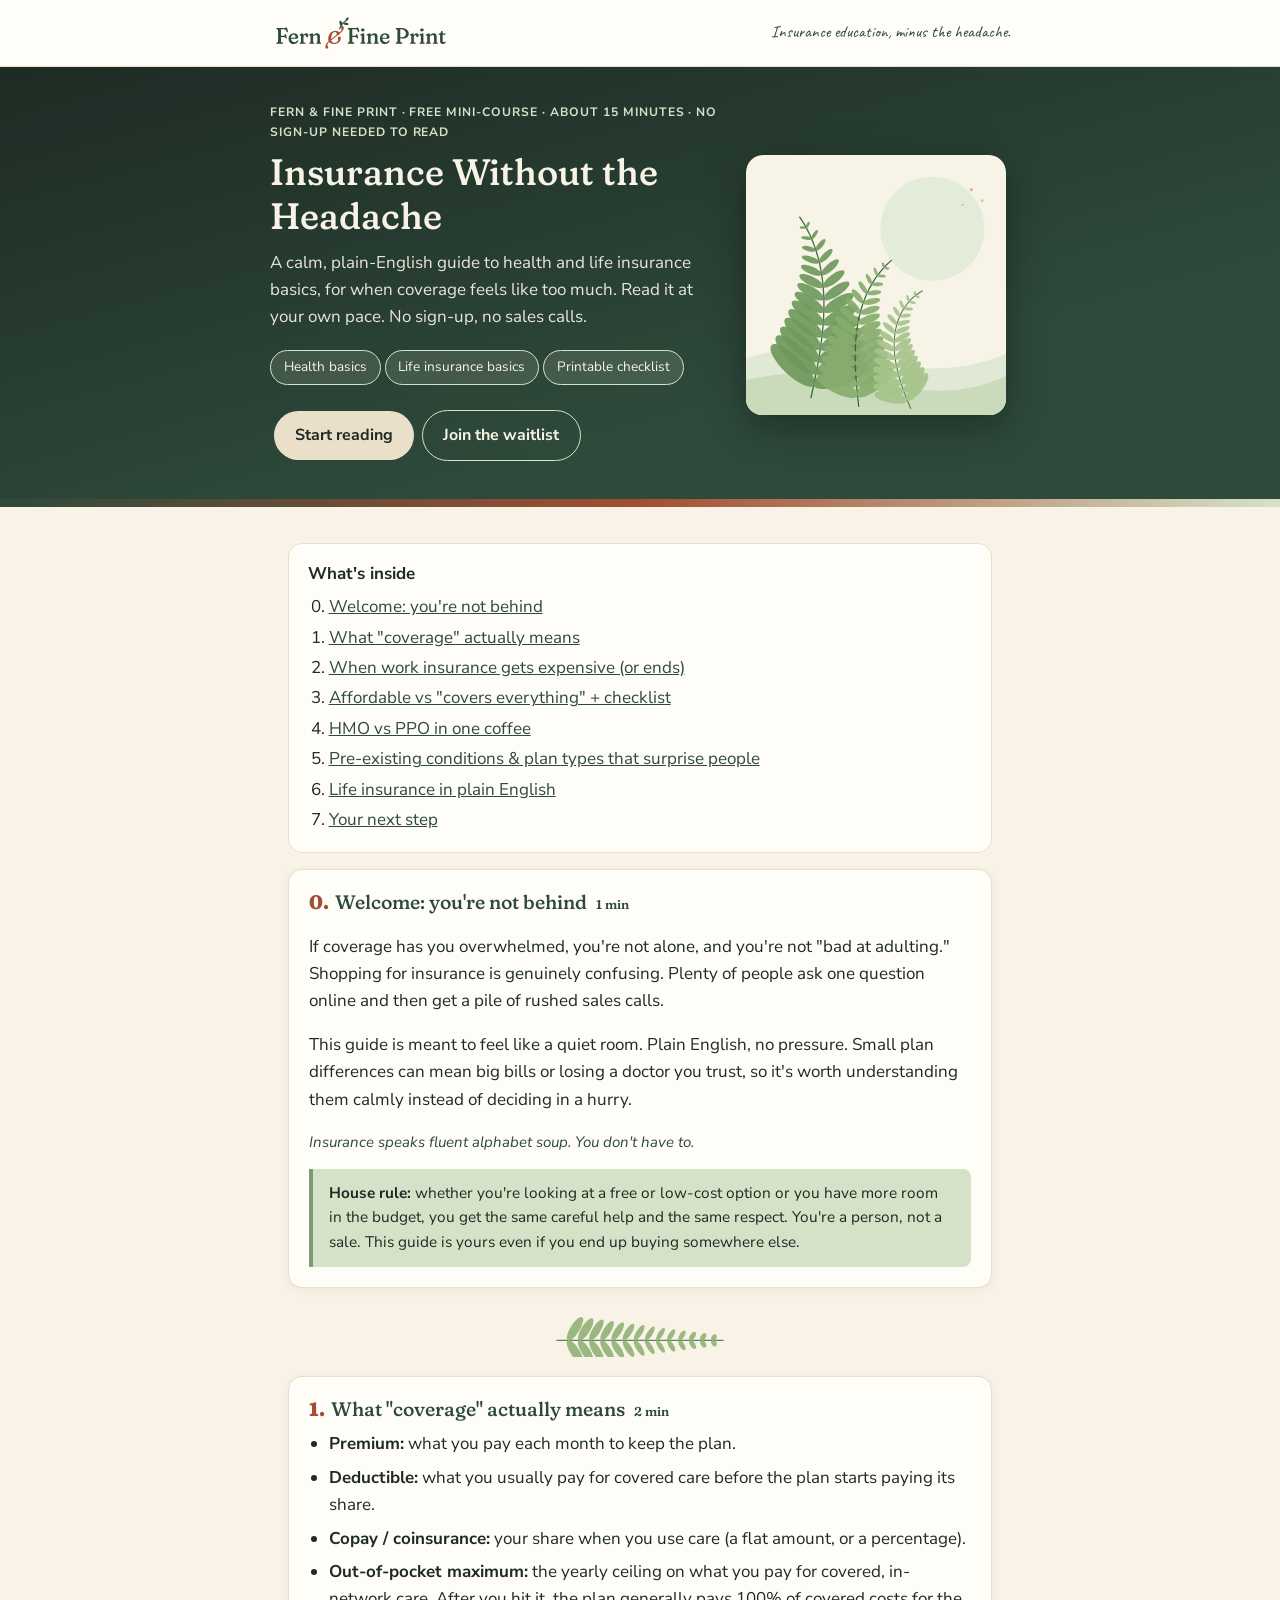
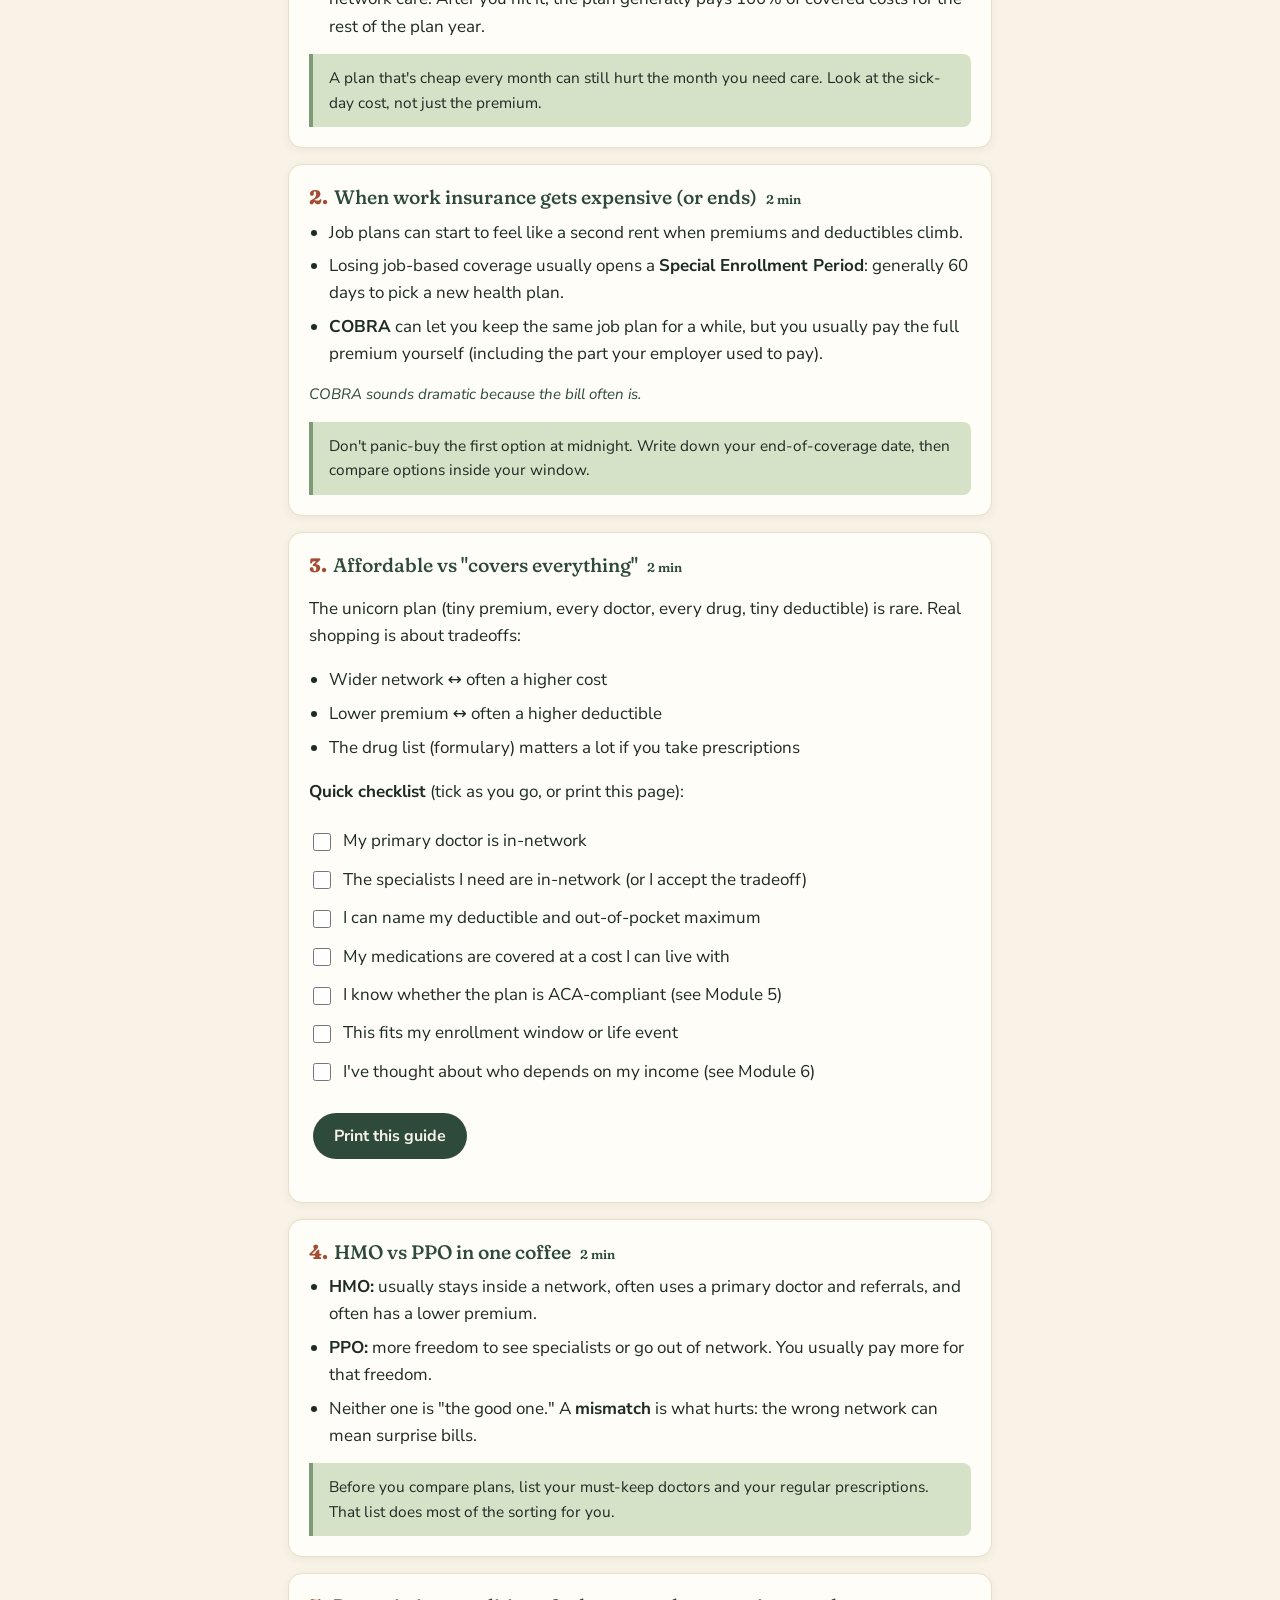
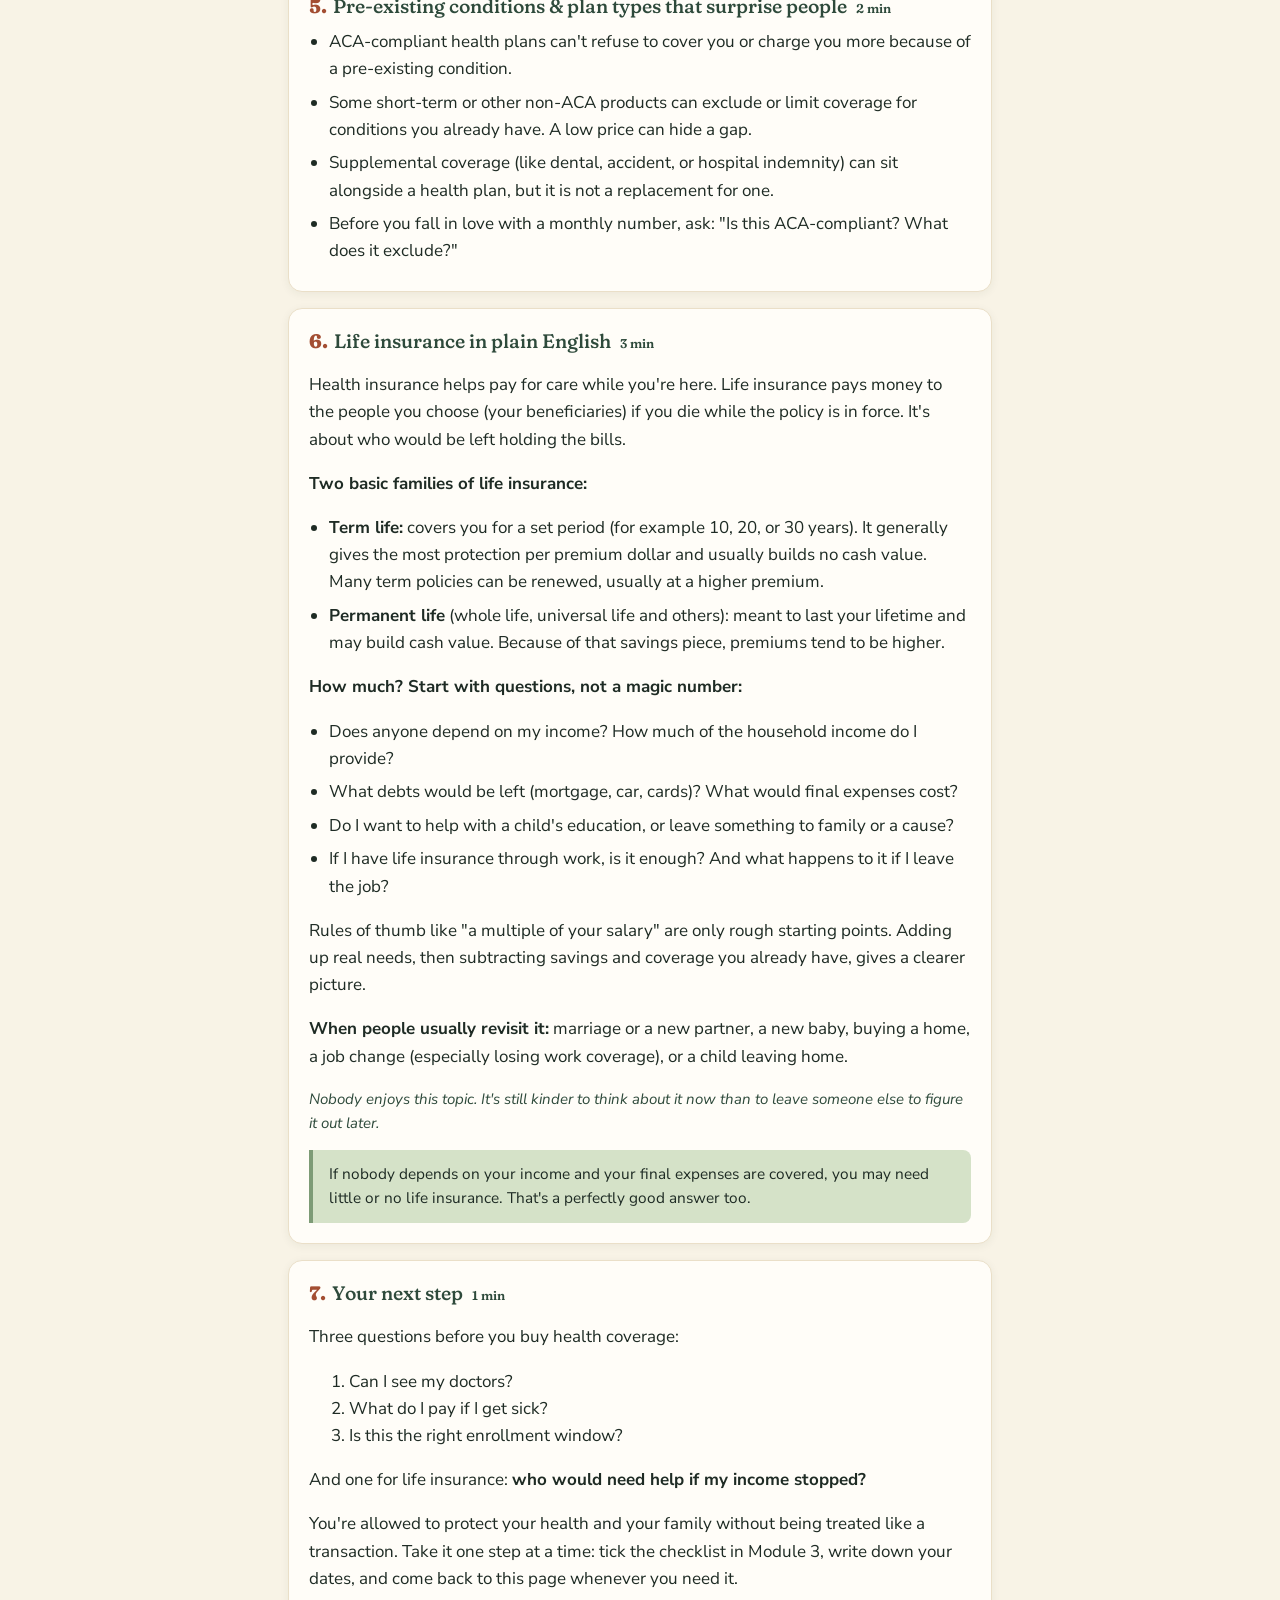
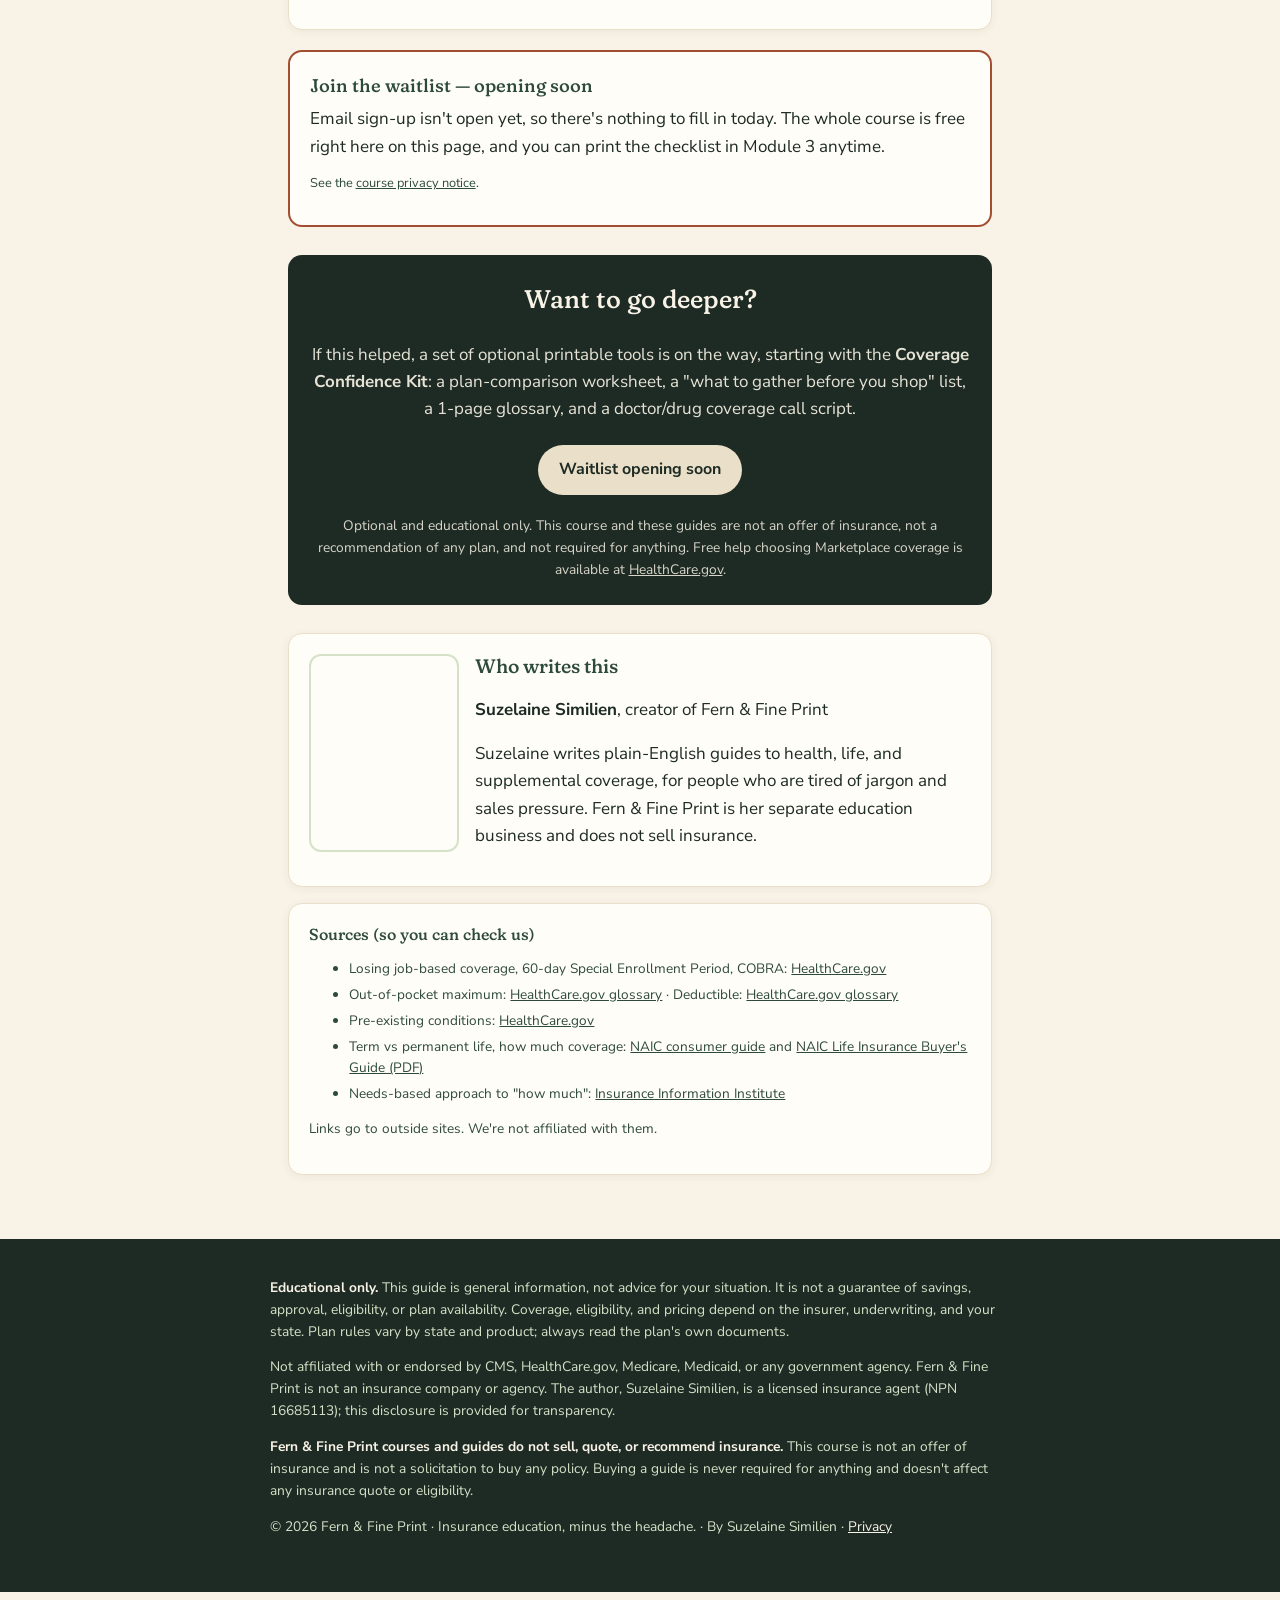
==== index.html @ 59169696 "Fern & Fine Print static course site" ====
<!DOCTYPE html><html lang="en"><head><meta charset="utf-8"><meta name="viewport" content="width=device-width, initial-scale=1"><meta name="robots" content="noindex, nofollow"><meta http-equiv="refresh" content="0; url=/course/"><link rel="icon" href="/assets/favicon.ico" sizes="any"><link rel="icon" href="/assets/favicon.svg" type="image/svg+xml"><link rel="icon" href="/assets/favicon-32.png" type="image/png" sizes="32x32"><link rel="apple-touch-icon" href="/assets/apple-touch-icon.png"><meta name="theme-color" content="#2E4A3B"><title>Fern &amp; Fine Print</title></head><body style="margin:0;padding:2rem;background:#F8F3E6;color:#1E2B24;font-family:'Nunito Sans',system-ui,sans-serif"><p><a href="/course/" style="color:#2E4A3B">Fern &amp; Fine Print: go to the free course</a></p><p style="font-size:.85rem">Educational only. The author, Suzelaine Similien, is a licensed insurance agent (NPN 16685113).</p></body></html>
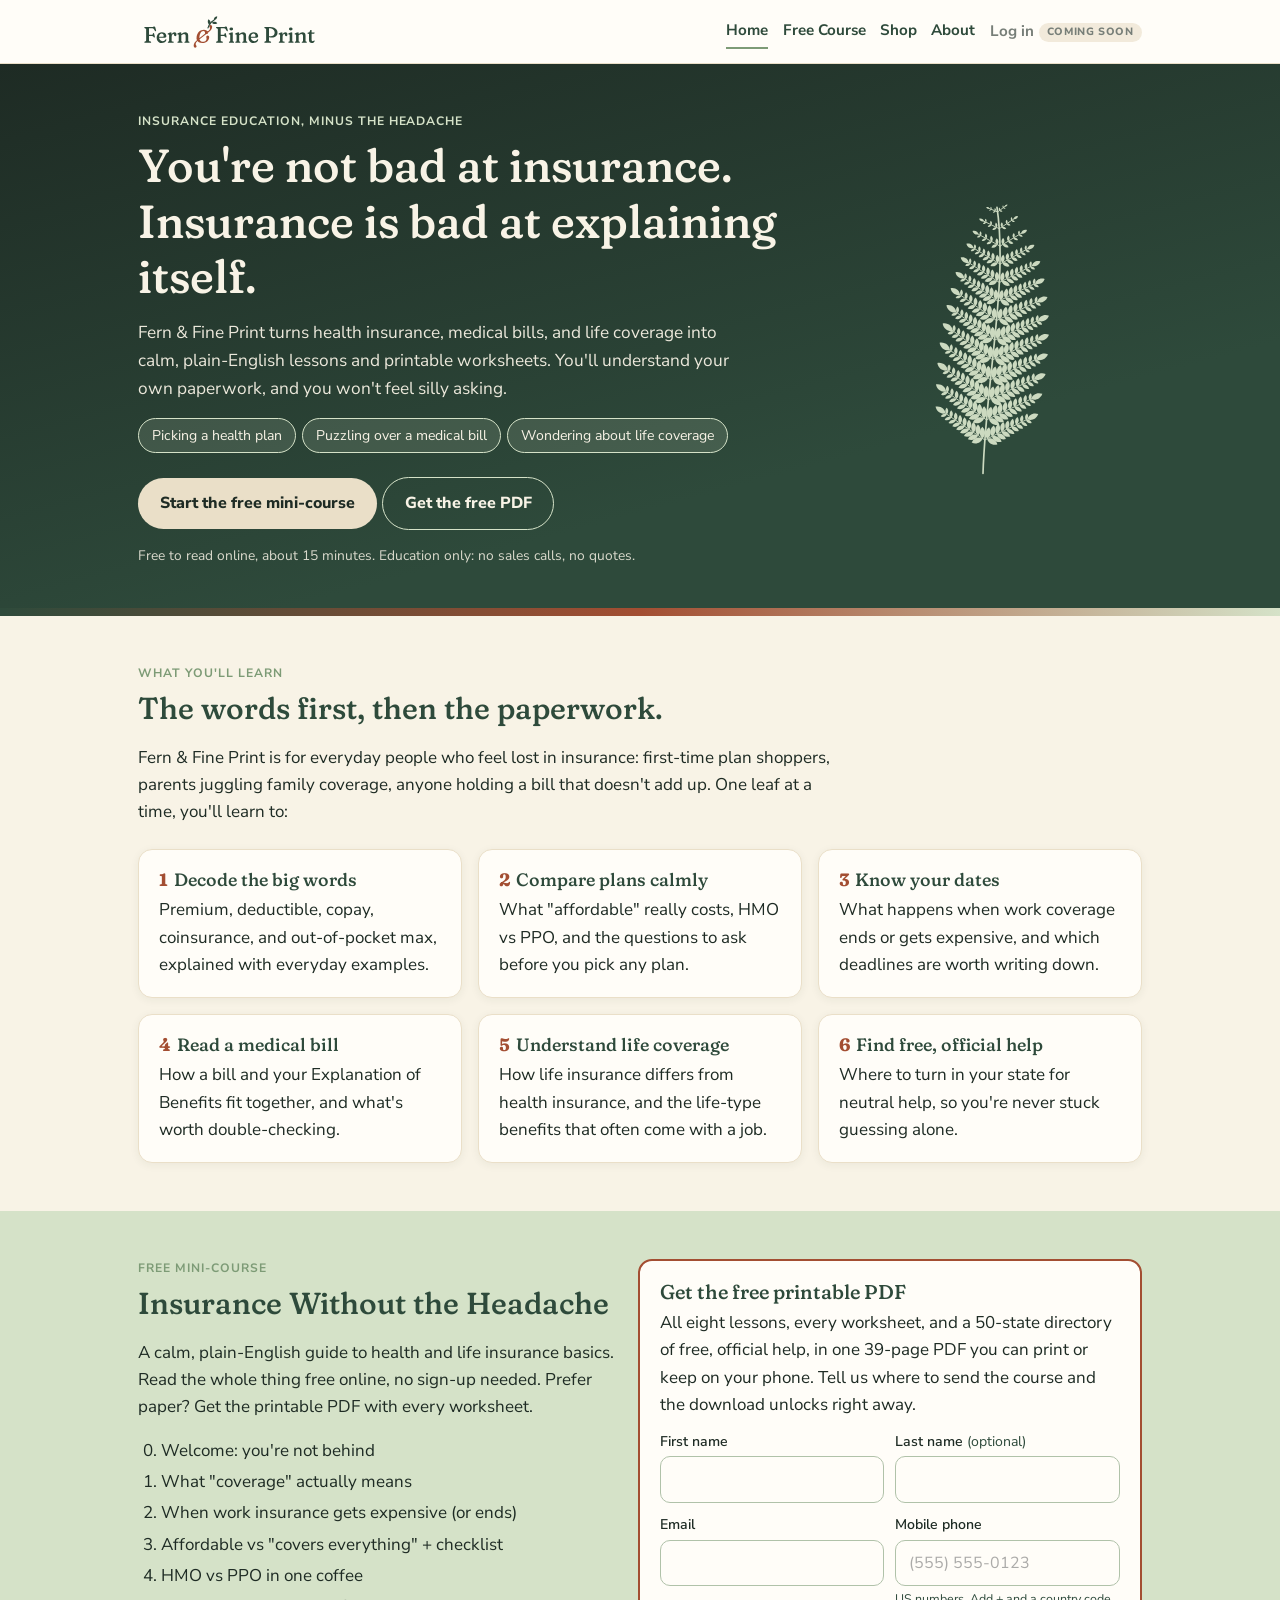
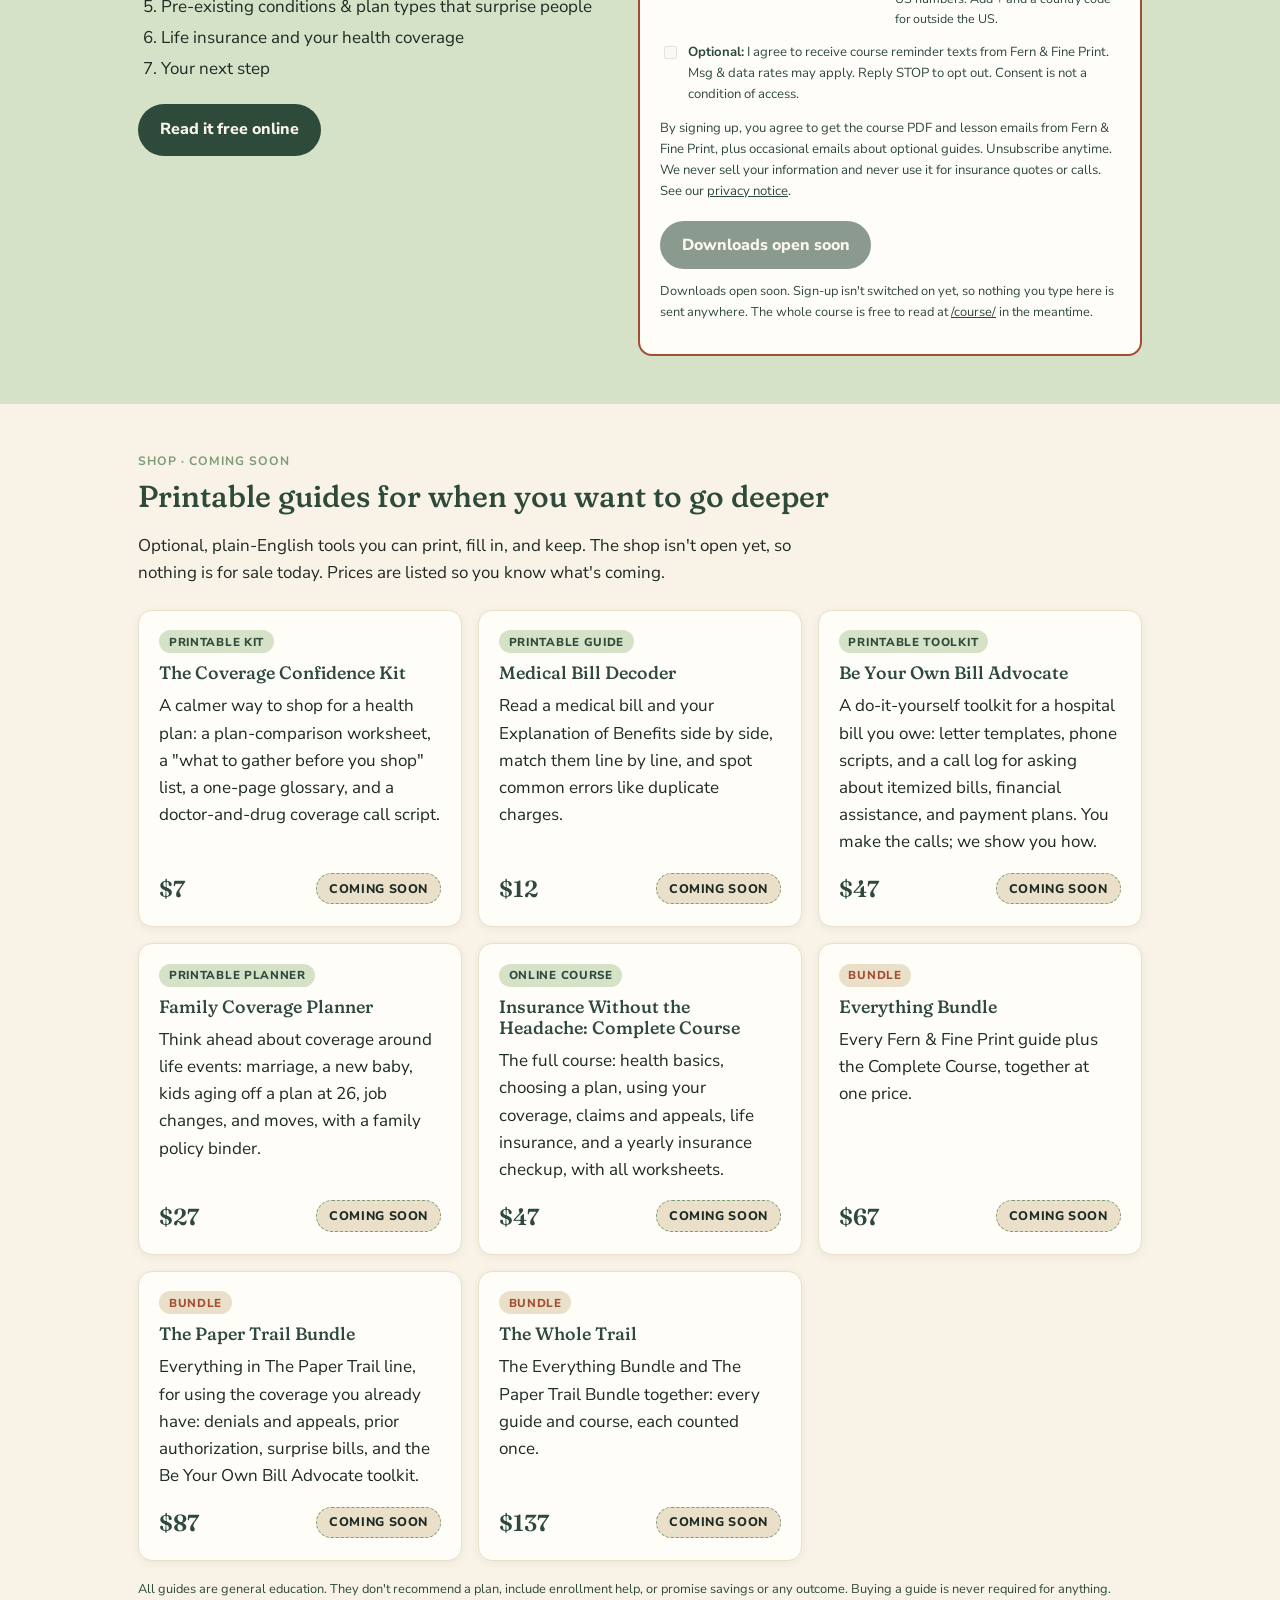
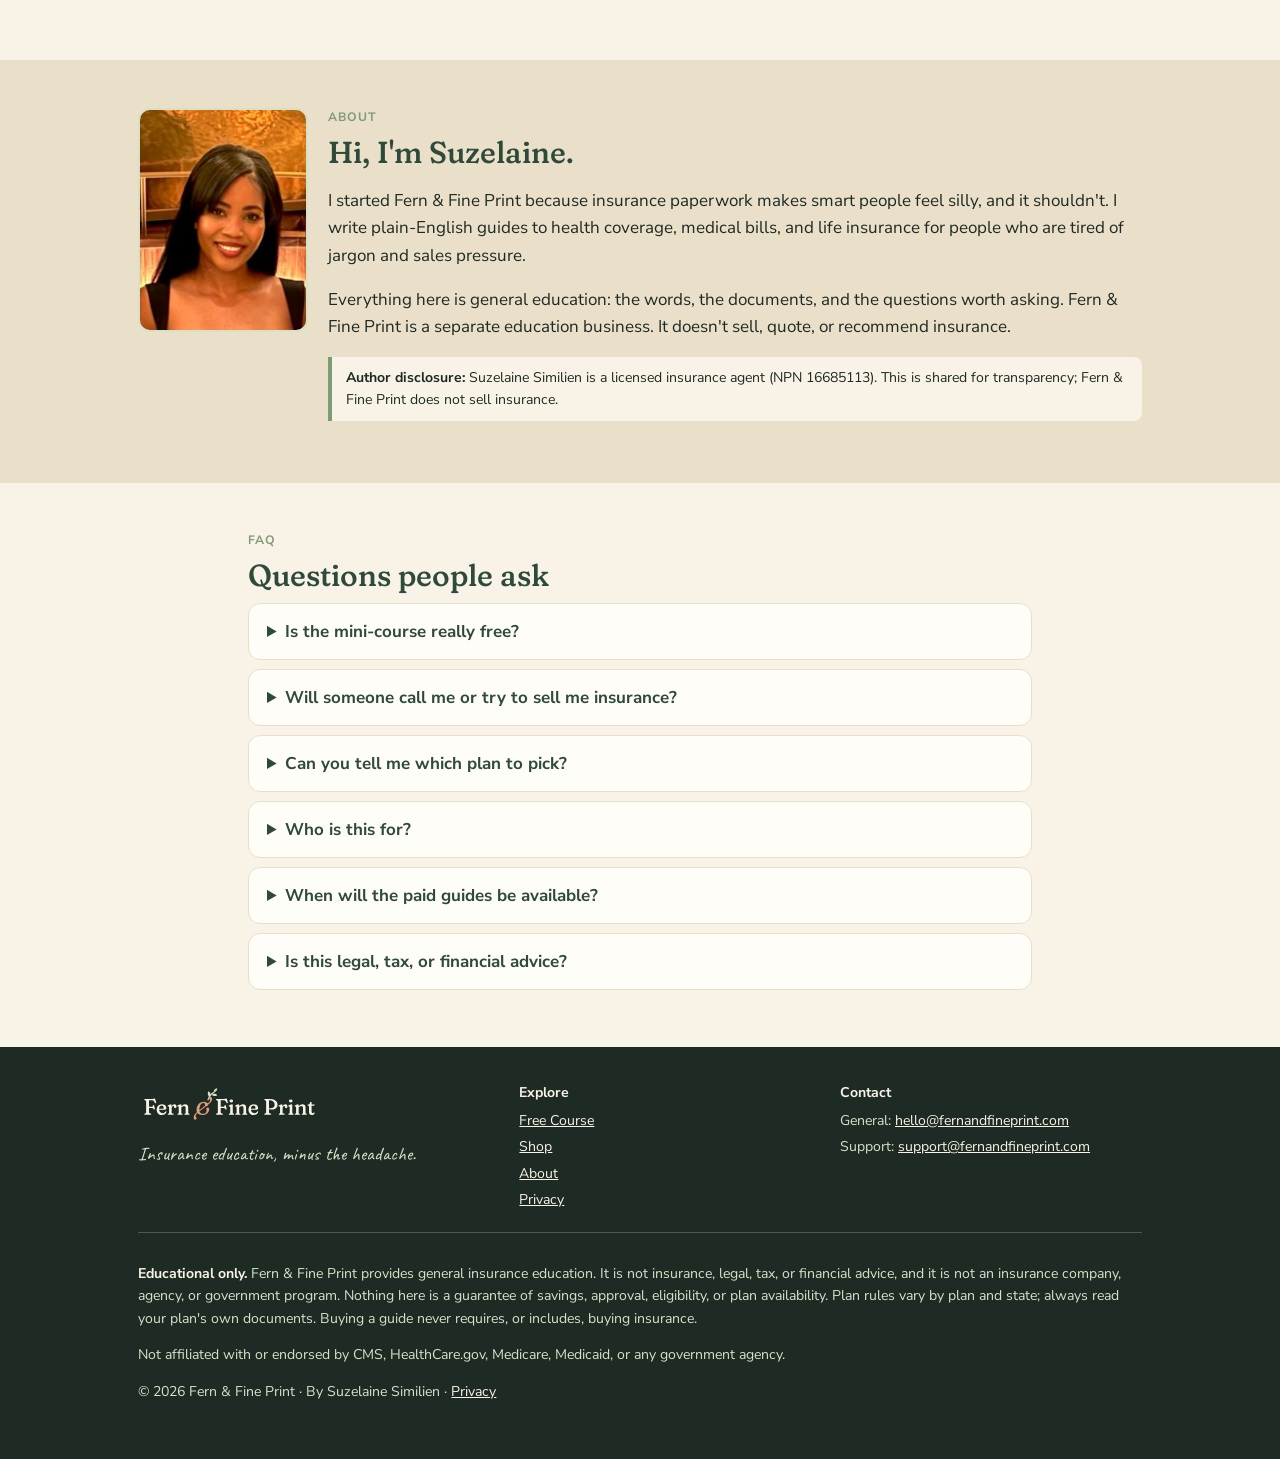
==== commit edad8ac7: "Home page draft at / (replaces redirect to /course/); shared sign-up script; privacy contact support" ====
--- a/index.html
+++ b/index.html
@@ -1 +1,308 @@
-<!DOCTYPE html><html lang="en"><head><meta charset="utf-8"><meta name="viewport" content="width=device-width, initial-scale=1"><meta name="robots" content="noindex, nofollow"><meta http-equiv="refresh" content="0; url=/course/"><link rel="icon" href="/assets/favicon.ico" sizes="any"><link rel="icon" href="/assets/favicon.svg" type="image/svg+xml"><link rel="icon" href="/assets/favicon-32.png" type="image/png" sizes="32x32"><link rel="apple-touch-icon" href="/assets/apple-touch-icon.png"><meta name="theme-color" content="#2E4A3B"><title>Fern &amp; Fine Print</title></head><body style="margin:0;padding:2rem;background:#F8F3E6;color:#1E2B24;font-family:'Nunito Sans',system-ui,sans-serif"><p><a href="/course/" style="color:#2E4A3B">Fern &amp; Fine Print: go to the free course</a></p><p style="font-size:.85rem">Educational only. The author, Suzelaine Similien, is a licensed insurance agent (NPN 16685113).</p></body></html>
+<!DOCTYPE html>
+<html lang="en">
+<head>
+  <meta charset="utf-8" />
+  <meta name="viewport" content="width=device-width, initial-scale=1" />
+  <meta name="robots" content="noindex, nofollow" />
+  <title>Fern &amp; Fine Print · Insurance education, minus the headache</title>
+  <meta name="description" content="Fern &amp; Fine Print turns health insurance, medical bills, and life coverage into calm, plain-English lessons. Start with the free mini-course, Insurance Without the Headache. Educational only." />
+  <link rel="canonical" href="https://fernandfineprint.com/" />
+  <meta property="og:type" content="website" />
+  <meta property="og:site_name" content="Fern &amp; Fine Print" />
+  <meta property="og:title" content="Fern &amp; Fine Print · Insurance education, minus the headache" />
+  <meta property="og:description" content="Calm, plain-English lessons on health insurance, medical bills, and life coverage. Start with the free mini-course." />
+  <meta property="og:url" content="https://fernandfineprint.com/" />
+  <meta name="theme-color" content="#2E4A3B" />
+  <link rel="icon" href="/assets/favicon.ico" sizes="any" />
+  <link rel="icon" href="/assets/favicon.svg" type="image/svg+xml" />
+  <link rel="icon" href="/assets/favicon-32.png" type="image/png" sizes="32x32" />
+  <link rel="apple-touch-icon" href="/assets/apple-touch-icon.png" />
+  <link rel="preconnect" href="https://fonts.googleapis.com" /><link rel="preconnect" href="https://fonts.gstatic.com" crossorigin />
+  <link href="https://fonts.googleapis.com/css2?family=Caveat:wght@500..700&family=Fraunces:ital,opsz,wght,SOFT,WONK@0,9..144,300..700,0..100,0..1;1,9..144,300..700,0..100,0..1&family=Nunito+Sans:ital,opsz,wght@0,6..12,400..800;1,6..12,400..800&display=swap" rel="stylesheet" />
+  <style>
+    /* Brand tokens + base styles reused from /course/ (brand/fern-and-fine-print/palette/brand-tokens.css) */
+    :root{--ffp-fern:#2E4A3B;--ffp-paper:#F8F3E6;--ffp-frond:#7D9B76;--ffp-fiddle:#D5E2C8;--ffp-parch:#EADFC8;--ffp-clay:#A34E32;--ffp-ink:#1E2B24;--ffp-font-heading:'Fraunces',Georgia,serif;--ffp-font-body:'Nunito Sans',system-ui,-apple-system,'Segoe UI',sans-serif;--ffp-font-accent:'Caveat','Comic Sans MS',cursive;--card:#FFFDF8;--line:var(--ffp-parch);--muted:var(--ffp-fern);--max:1040px}
+    *{box-sizing:border-box}
+    html{scroll-behavior:smooth}
+    body{margin:0;font-family:var(--ffp-font-body);color:var(--ffp-ink);background:var(--ffp-paper);line-height:1.6;font-size:17px}
+    a{color:var(--ffp-fern)}
+    .wrap{max-width:var(--max);margin:0 auto;padding:0 1.15rem}
+    .skip{position:absolute;left:-9999px}.skip:focus{left:1rem;top:1rem;background:var(--card);padding:.5rem .8rem;z-index:10}
+    h1,h2,h3{font-family:var(--ffp-font-heading);font-weight:500;font-variation-settings:"SOFT" 100,"WONK" 0;line-height:1.2}
+    h2{font-size:clamp(1.45rem,3.6vw,1.9rem);color:var(--ffp-fern);margin:0 0 .5rem}
+    h3{font-size:1.12rem;color:var(--ffp-fern);margin:0 0 .35rem}
+    .accent{font-family:var(--ffp-font-accent);font-size:1.3rem;color:var(--ffp-clay)}
+    .eyebrow{font-size:.76rem;letter-spacing:.08em;text-transform:uppercase;font-weight:700;color:var(--ffp-frond);margin-bottom:.4rem}
+    /* header + nav */
+    .site-head{background:var(--card);border-bottom:1px solid var(--line);position:sticky;top:0;z-index:5}
+    .site-head .wrap{display:flex;align-items:center;gap:.75rem;flex-wrap:wrap;padding-top:.6rem;padding-bottom:.6rem}
+    .site-head .logo{height:44px;width:auto;display:block}
+    nav.main{margin-left:auto;display:flex;gap:.2rem .9rem;flex-wrap:wrap;align-items:center;font-size:.95rem;font-weight:700}
+    nav.main a{text-decoration:none;color:var(--ffp-fern);padding:.25rem 0;border-bottom:2px solid transparent}
+    nav.main a:hover,nav.main a[aria-current="page"]{border-bottom-color:var(--ffp-frond)}
+    .login{color:var(--ffp-ink);opacity:.6;cursor:not-allowed;font-weight:700}
+    .soon{display:inline-block;font-size:.66rem;letter-spacing:.06em;text-transform:uppercase;background:var(--ffp-parch);color:var(--ffp-ink);border-radius:999px;padding:.08rem .5rem;margin-left:.3rem;vertical-align:middle;font-weight:800}
+    @media(max-width:620px){.site-head .wrap{justify-content:center}nav.main{margin:0 auto;justify-content:center;font-size:.9rem}}
+    /* hero */
+    header.hero{background:linear-gradient(165deg,var(--ffp-ink) 0%,var(--ffp-fern) 70%);color:var(--ffp-paper);padding:3rem 0 2.6rem;overflow:hidden}
+    .hero-grid{display:grid;gap:1.6rem;align-items:center}
+    @media(min-width:820px){.hero-grid{grid-template-columns:1.35fr .65fr}}
+    header.hero .eyebrow{color:var(--ffp-fiddle)}
+    header.hero h1{font-size:clamp(1.85rem,5.2vw,2.9rem);margin:0 0 .9rem;color:var(--ffp-paper)}
+    .lede{font-size:1.08rem;opacity:.94;margin:0 0 1rem;max-width:38rem}
+    .who{list-style:none;padding:0;margin:0 0 1.2rem;display:flex;flex-wrap:wrap;gap:.4rem}
+    .who li{background:rgba(213,226,200,.14);border:1px solid var(--ffp-fiddle);border-radius:999px;padding:.32rem .8rem;font-size:.88rem}
+    .frond{width:100%;max-width:280px;justify-self:center;opacity:.95}
+    @media(max-width:819px){.frond{max-width:none;width:auto;height:110px;order:-1;justify-self:start}}
+    @media(max-width:620px){.site-head{position:static}}
+    .btn{display:inline-block;background:var(--ffp-parch);color:var(--ffp-ink);font-weight:800;text-decoration:none;padding:.8rem 1.35rem;border-radius:999px;margin:.3rem .35rem .3rem 0;border:0;cursor:pointer;font-size:1rem;font-family:inherit}
+    .btn.ghost{background:transparent;color:var(--ffp-paper);border:1px solid var(--ffp-fiddle)}
+    .btn.navy{background:var(--ffp-fern);color:var(--ffp-paper)}
+    .btn.outline{background:transparent;color:var(--ffp-fern);border:1.5px solid var(--ffp-fern)}
+    .hero-note{font-size:.86rem;opacity:.85;margin:.6rem 0 0}
+    .wave{height:8px;background:linear-gradient(90deg,var(--ffp-fern),var(--ffp-clay),var(--ffp-fiddle))}
+    /* sections */
+    section.band{padding:3rem 0}
+    section.band.parch{background:var(--ffp-parch)}
+    section.band.mist{background:var(--ffp-fiddle)}
+    .intro{max-width:44rem;margin:0 0 1.5rem}
+    .grid{display:grid;gap:1rem}
+    @media(min-width:640px){.grid.two{grid-template-columns:1fr 1fr}.grid.three{grid-template-columns:repeat(2,1fr)}}
+    @media(min-width:900px){.grid.three{grid-template-columns:repeat(3,1fr)}}
+    .card{background:var(--card);border-radius:14px;padding:1.2rem 1.25rem;border:1px solid var(--line);box-shadow:0 2px 10px rgba(30,43,36,.06)}
+    .card p{margin:.2rem 0 0}
+    .num{display:inline-block;font-family:var(--ffp-font-heading);color:var(--ffp-clay);font-weight:700;margin-right:.35rem}
+    /* free course block */
+    .course-grid{display:grid;gap:1.25rem;align-items:start}
+    @media(min-width:860px){.course-grid{grid-template-columns:1fr 1.05fr}}
+    ol.lessons{margin:.4rem 0 1rem;padding-left:1.4rem}
+    ol.lessons li{margin:.25rem 0}
+    .optin{background:var(--card);border:2px solid var(--ffp-clay);border-radius:14px;padding:1.2rem 1.25rem}
+    .optin h2{font-size:1.25rem;margin:0 0 .3rem}
+    .row{display:grid;gap:.7rem}
+    @media(min-width:560px){.row.two{grid-template-columns:1fr 1fr}}
+    .field label{display:block;font-size:.88rem;font-weight:600;margin-bottom:.2rem}
+    .field input{width:100%;padding:.7rem .8rem;border:1.5px solid var(--ffp-frond);border-radius:10px;font-size:1rem;font-family:inherit;background:var(--card)}
+    .consent{font-size:.82rem;color:var(--muted);margin:.8rem 0}
+    .consent label{display:flex;gap:.5rem;align-items:flex-start}
+    .consent input{margin-top:.25rem;flex:none}
+    .fine{font-size:.8rem;color:var(--muted)}
+    .opt-label{font-weight:400;color:var(--muted)}
+    .hint{display:block;font-size:.78rem;color:var(--muted);margin-top:.2rem}
+    .field input:focus{outline:3px solid var(--ffp-fiddle);border-color:var(--ffp-fern)}
+    .field input[aria-invalid="true"]{border-color:var(--ffp-clay)}
+    .field input:disabled,.consent input:disabled{opacity:.6;cursor:not-allowed}
+    #signup-submit{margin:.4rem 0 0;width:100%}
+    @media(min-width:560px){#signup-submit{width:auto}}
+    #signup-submit:disabled{opacity:.55;cursor:not-allowed}
+    #thanks-panel:focus{outline:none}
+    .msg{display:none;border-radius:10px;padding:.7rem .9rem;margin:.6rem 0;font-size:.93rem}
+    .msg.err{display:block;background:var(--ffp-paper);color:var(--ffp-clay);border:1px solid var(--ffp-clay)}
+    .msg.ok{display:block;background:var(--ffp-fiddle);color:var(--ffp-fern)}
+    .hp{position:absolute;left:-9999px;height:0;overflow:hidden}
+    /* shop */
+    .product{display:flex;flex-direction:column}
+    .product .tag{align-self:flex-start;font-size:.72rem;letter-spacing:.06em;text-transform:uppercase;font-weight:800;color:var(--ffp-fern);background:var(--ffp-fiddle);border-radius:999px;padding:.15rem .6rem;margin-bottom:.55rem}
+    .product .tag.bundle{background:var(--ffp-parch);color:var(--ffp-clay)}
+    .product .foot{margin-top:auto;padding-top:.9rem;display:flex;align-items:center;justify-content:space-between;gap:.5rem}
+    .price{font-family:var(--ffp-font-heading);font-size:1.45rem;font-weight:600;color:var(--ffp-fern)}
+    .badge-soon{font-size:.78rem;font-weight:800;letter-spacing:.05em;text-transform:uppercase;color:var(--ffp-ink);background:var(--ffp-parch);border:1px dashed var(--ffp-frond);border-radius:999px;padding:.3rem .75rem}
+    .shop-note{margin-top:1.1rem}
+    /* about */
+    .about{display:grid;gap:1.25rem;align-items:start}
+    @media(min-width:640px){.about{grid-template-columns:170px 1fr}}
+    .about img{width:100%;max-width:170px;border-radius:12px;border:2px solid var(--ffp-fiddle)}
+    .disclosure{font-size:.88rem;background:var(--ffp-paper);border-left:4px solid var(--ffp-frond);padding:.6rem .85rem;border-radius:0 8px 8px 0;margin-top:.9rem}
+    /* faq */
+    .faq details{background:var(--card);border:1px solid var(--line);border-radius:12px;padding:.85rem 1.1rem;margin:.6rem 0}
+    .faq summary{cursor:pointer;font-weight:700;color:var(--ffp-fern)}
+    .faq details p{margin:.6rem 0 0}
+    /* footer */
+    footer{background:var(--ffp-ink);color:var(--ffp-fiddle);padding:2.2rem 0 2.6rem;font-size:.88rem}
+    footer a{color:var(--ffp-paper)}
+    footer strong{color:var(--ffp-paper)}
+    .foot-grid{display:grid;gap:1.2rem;margin-bottom:1rem}
+    @media(min-width:720px){.foot-grid{grid-template-columns:1.2fr 1fr 1fr}}
+    .foot-grid ul{list-style:none;padding:0;margin:.3rem 0 0}
+    .foot-grid li{margin:.25rem 0}
+    footer .tagline{font-family:var(--ffp-font-accent);font-size:1.2rem;color:var(--ffp-fiddle);margin:.3rem 0 0}
+    footer .legal{border-top:1px solid rgba(213,226,200,.25);padding-top:1rem}
+  </style>
+</head>
+<body>
+  <a class="skip" href="#main">Skip to content</a>
+  <div class="site-head"><div class="wrap">
+    <a href="/" aria-label="Fern &amp; Fine Print home"><img class="logo" src="/assets/ffp_wordmark_small_light.svg" alt="Fern &amp; Fine Print" width="182" height="44"></a>
+    <nav class="main" aria-label="Main">
+      <a href="/" aria-current="page">Home</a>
+      <a href="/course/">Free Course</a>
+      <a href="#shop">Shop</a>
+      <a href="#about">About</a>
+      <span class="login" aria-disabled="true" title="Member log-in opens when the shop does">Log in<span class="soon">Coming soon</span></span>
+    </nav>
+  </div></div>
+
+  <header class="hero">
+    <div class="wrap hero-grid">
+      <div>
+        <div class="eyebrow">Insurance education, minus the headache</div>
+        <h1>You're not bad at insurance. Insurance is bad at explaining itself.</h1>
+        <p class="lede">Fern &amp; Fine Print turns health insurance, medical bills, and life coverage into calm, plain-English lessons and printable worksheets. You'll understand your own paperwork, and you won't feel silly asking.</p>
+        <ul class="who" aria-label="Who it's for">
+          <li>Picking a health plan</li><li>Puzzling over a medical bill</li><li>Wondering about life coverage</li>
+        </ul>
+        <p style="margin:0"><a class="btn" href="/course/">Start the free mini-course</a><a class="btn ghost" href="#free-course">Get the free PDF</a></p>
+        <p class="hero-note">Free to read online, about 15 minutes. Education only: no sales calls, no quotes.</p>
+      </div>
+      <img class="frond" src="/assets/fernfineprint_pressed-frond_fiddlehead-mist.svg" alt="" width="280" height="280">
+    </div>
+  </header>
+  <div class="wave"></div>
+
+  <main id="main">
+    <section class="band" id="what-you-learn" aria-labelledby="learn-title">
+      <div class="wrap">
+        <div class="intro">
+          <div class="eyebrow">What you'll learn</div>
+          <h2 id="learn-title">The words first, then the paperwork.</h2>
+          <p>Fern &amp; Fine Print is for everyday people who feel lost in insurance: first-time plan shoppers, parents juggling family coverage, anyone holding a bill that doesn't add up. One leaf at a time, you'll learn to:</p>
+        </div>
+        <div class="grid three">
+          <div class="card"><h3><span class="num">1</span>Decode the big words</h3><p>Premium, deductible, copay, coinsurance, and out-of-pocket max, explained with everyday examples.</p></div>
+          <div class="card"><h3><span class="num">2</span>Compare plans calmly</h3><p>What "affordable" really costs, HMO vs PPO, and the questions to ask before you pick any plan.</p></div>
+          <div class="card"><h3><span class="num">3</span>Know your dates</h3><p>What happens when work coverage ends or gets expensive, and which deadlines are worth writing down.</p></div>
+          <div class="card"><h3><span class="num">4</span>Read a medical bill</h3><p>How a bill and your Explanation of Benefits fit together, and what's worth double-checking.</p></div>
+          <div class="card"><h3><span class="num">5</span>Understand life coverage</h3><p>How life insurance differs from health insurance, and the life-type benefits that often come with a job.</p></div>
+          <div class="card"><h3><span class="num">6</span>Find free, official help</h3><p>Where to turn in your state for neutral help, so you're never stuck guessing alone.</p></div>
+        </div>
+      </div>
+    </section>
+
+    <section class="band mist" id="free-course" aria-labelledby="course-title">
+      <div class="wrap course-grid">
+        <div>
+          <div class="eyebrow">Free mini-course</div>
+          <h2 id="course-title">Insurance Without the Headache</h2>
+          <p>A calm, plain-English guide to health and life insurance basics. Read the whole thing free online, no sign-up needed. Prefer paper? Get the printable PDF with every worksheet.</p>
+          <ol class="lessons" start="0">
+            <li>Welcome: you're not behind</li>
+            <li>What "coverage" actually means</li>
+            <li>When work insurance gets expensive (or ends)</li>
+            <li>Affordable vs "covers everything" + checklist</li>
+            <li>HMO vs PPO in one coffee</li>
+            <li>Pre-existing conditions &amp; plan types that surprise people</li>
+            <li>Life insurance and your health coverage</li>
+            <li>Your next step</li>
+          </ol>
+          <p><a class="btn navy" href="/course/">Read it free online</a></p>
+        </div>
+
+        <div class="optin" id="optin" aria-labelledby="optin-title">
+          <div id="signup-panel">
+            <h2 id="optin-title">Get the free printable PDF</h2>
+            <p style="margin:.2rem 0 .8rem">All eight lessons, every worksheet, and a 50-state directory of free, official help, in one 39-page PDF you can print or keep on your phone. Tell us where to send the course and the download unlocks right away.</p>
+            <form id="signup-form" novalidate>
+              <div class="row two">
+                <div class="field"><label for="su-first">First name</label><input id="su-first" name="first_name" type="text" autocomplete="given-name" required maxlength="60"></div>
+                <div class="field"><label for="su-last">Last name <span class="opt-label">(optional)</span></label><input id="su-last" name="last_name" type="text" autocomplete="family-name" maxlength="60"></div>
+              </div>
+              <div class="row two" style="margin-top:.7rem">
+                <div class="field"><label for="su-email">Email</label><input id="su-email" name="email" type="email" autocomplete="email" inputmode="email" required maxlength="120"></div>
+                <div class="field"><label for="su-phone">Mobile phone</label><input id="su-phone" name="phone" type="tel" autocomplete="tel" inputmode="tel" required maxlength="20" placeholder="(555) 555-0123" aria-describedby="su-phone-hint"><span class="hint" id="su-phone-hint">US numbers. Add + and a country code for outside the US.</span></div>
+              </div>
+              <div class="hp" aria-hidden="true"><label for="su-website">Leave this empty</label><input id="su-website" name="website" type="text" tabindex="-1" autocomplete="off"></div>
+              <div class="consent">
+                <label for="su-sms"><input id="su-sms" name="sms_consent" type="checkbox" value="1"> <span><strong>Optional:</strong> I agree to receive course reminder texts from Fern &amp; Fine Print. Msg &amp; data rates may apply. Reply STOP to opt out. Consent is not a condition of access.</span></label>
+              </div>
+              <p class="consent" style="margin-top:.2rem">By signing up, you agree to get the course PDF and lesson emails from Fern &amp; Fine Print, plus occasional emails about optional guides. Unsubscribe anytime. We never sell your information and never use it for insurance quotes or calls. See our <a href="/privacy.html">privacy notice</a>.</p>
+              <div class="msg" id="signup-msg" role="alert" aria-live="polite"></div>
+              <button class="btn navy" id="signup-submit" type="submit">Send me the free PDF</button>
+              <p class="fine" id="signup-closed" hidden>Downloads open soon. Sign-up isn't switched on yet, so nothing you type here is sent anywhere. The whole course is free to read at <a href="/course/">/course/</a> in the meantime.</p>
+            </form>
+          </div>
+          <div id="thanks-panel" hidden tabindex="-1">
+            <h2>You're in. Here's your copy.</h2>
+            <p style="margin:.2rem 0 .8rem">Thanks<span id="thanks-name"></span>! Your free PDF of <em>Insurance Without the Headache</em> is ready. Save it, print the worksheets, and come back whenever a new insurance question shows up.</p>
+            <a class="btn navy" id="pdf-download" href="/downloads/insurance-without-the-headache.pdf" download="insurance-without-the-headache.pdf">Download the PDF (39 pages)</a>
+            <p class="fine" style="margin-top:.7rem">Lesson emails will come from Fern &amp; Fine Print. If you don't see them, check your spam or promotions folder. Educational only.</p>
+          </div>
+        </div>
+      </div>
+    </section>
+
+    <section class="band" id="shop" aria-labelledby="shop-title">
+      <div class="wrap">
+        <div class="intro">
+          <div class="eyebrow">Shop · coming soon</div>
+          <h2 id="shop-title">Printable guides for when you want to go deeper</h2>
+          <p>Optional, plain-English tools you can print, fill in, and keep. The shop isn't open yet, so nothing is for sale today. Prices are listed so you know what's coming.</p>
+        </div>
+        <div class="grid three">
+          <article class="card product"><span class="tag">Printable kit</span><h3>The Coverage Confidence Kit</h3><p>A calmer way to shop for a health plan: a plan-comparison worksheet, a "what to gather before you shop" list, a one-page glossary, and a doctor-and-drug coverage call script.</p><div class="foot"><span class="price">$7</span><span class="badge-soon">Coming soon</span></div></article>
+          <article class="card product"><span class="tag">Printable guide</span><h3>Medical Bill Decoder</h3><p>Read a medical bill and your Explanation of Benefits side by side, match them line by line, and spot common errors like duplicate charges.</p><div class="foot"><span class="price">$12</span><span class="badge-soon">Coming soon</span></div></article>
+          <article class="card product"><span class="tag">Printable toolkit</span><h3>Be Your Own Bill Advocate</h3><p>A do-it-yourself toolkit for a hospital bill you owe: letter templates, phone scripts, and a call log for asking about itemized bills, financial assistance, and payment plans. You make the calls; we show you how.</p><div class="foot"><span class="price">$47</span><span class="badge-soon">Coming soon</span></div></article>
+          <article class="card product"><span class="tag">Printable planner</span><h3>Family Coverage Planner</h3><p>Think ahead about coverage around life events: marriage, a new baby, kids aging off a plan at 26, job changes, and moves, with a family policy binder.</p><div class="foot"><span class="price">$27</span><span class="badge-soon">Coming soon</span></div></article>
+          <article class="card product"><span class="tag">Online course</span><h3>Insurance Without the Headache: Complete Course</h3><p>The full course: health basics, choosing a plan, using your coverage, claims and appeals, life insurance, and a yearly insurance checkup, with all worksheets.</p><div class="foot"><span class="price">$47</span><span class="badge-soon">Coming soon</span></div></article>
+          <article class="card product"><span class="tag bundle">Bundle</span><h3>Everything Bundle</h3><p>Every Fern &amp; Fine Print guide plus the Complete Course, together at one price.</p><div class="foot"><span class="price">$67</span><span class="badge-soon">Coming soon</span></div></article>
+          <article class="card product"><span class="tag bundle">Bundle</span><h3>The Paper Trail Bundle</h3><p>Everything in The Paper Trail line, for using the coverage you already have: denials and appeals, prior authorization, surprise bills, and the Be Your Own Bill Advocate toolkit.</p><div class="foot"><span class="price">$87</span><span class="badge-soon">Coming soon</span></div></article>
+          <article class="card product"><span class="tag bundle">Bundle</span><h3>The Whole Trail</h3><p>The Everything Bundle and The Paper Trail Bundle together: every guide and course, each counted once.</p><div class="foot"><span class="price">$137</span><span class="badge-soon">Coming soon</span></div></article>
+        </div>
+        <p class="fine shop-note">All guides are general education. They don't recommend a plan, include enrollment help, or promise savings or any outcome. Buying a guide is never required for anything.</p>
+      </div>
+    </section>
+
+    <section class="band parch" id="about" aria-labelledby="about-title">
+      <div class="wrap about">
+        <img src="/course/suzelaine_headshot.jpg" alt="Suzelaine Similien" width="170" height="224" loading="lazy" />
+        <div>
+          <div class="eyebrow">About</div>
+          <h2 id="about-title">Hi, I'm Suzelaine.</h2>
+          <p>I started Fern &amp; Fine Print because insurance paperwork makes smart people feel silly, and it shouldn't. I write plain-English guides to health coverage, medical bills, and life insurance for people who are tired of jargon and sales pressure.</p>
+          <p>Everything here is general education: the words, the documents, and the questions worth asking. Fern &amp; Fine Print is a separate education business. It doesn't sell, quote, or recommend insurance.</p>
+          <p class="disclosure"><strong>Author disclosure:</strong> Suzelaine Similien is a licensed insurance agent (NPN 16685113). This is shared for transparency; Fern &amp; Fine Print does not sell insurance.</p>
+        </div>
+      </div>
+    </section>
+
+    <section class="band faq" id="faq" aria-labelledby="faq-title">
+      <div class="wrap" style="max-width:820px">
+        <div class="eyebrow">FAQ</div>
+        <h2 id="faq-title">Questions people ask</h2>
+        <details><summary>Is the mini-course really free?</summary><p>Yes. You can read all of <em>Insurance Without the Headache</em> online at <a href="/course/">/course/</a> without signing up. The email sign-up is only for the printable PDF and lesson emails.</p></details>
+        <details><summary>Will someone call me or try to sell me insurance?</summary><p>No. Fern &amp; Fine Print is education only. We don't sell insurance, give quotes, or pass your details to anyone who does.</p></details>
+        <details><summary>Can you tell me which plan to pick?</summary><p>We can't recommend a plan for your situation. The lessons teach you what to compare and what to ask. For free help choosing coverage, visit HealthCare.gov or your state's official marketplace.</p></details>
+        <details><summary>Who is this for?</summary><p>Everyday people who feel overwhelmed by health insurance, medical bills, or life coverage: first-time plan shoppers, people leaving a job, parents planning for a family, and anyone who wants to read their own paperwork with confidence.</p></details>
+        <details><summary>When will the paid guides be available?</summary><p>Soon. The shop and member log-in aren't open yet, so nothing can be bought here today. Sign up for the free PDF and we'll let you know by email when they're ready.</p></details>
+        <details><summary>Is this legal, tax, or financial advice?</summary><p>No. It's general information to help you understand how insurance works. Plan rules vary by plan and state, so always check your own plan's documents.</p></details>
+      </div>
+    </section>
+  </main>
+
+  <footer>
+    <div class="wrap">
+      <div class="foot-grid">
+        <div>
+          <img src="/assets/ffp_wordmark_small_dark.svg" alt="Fern &amp; Fine Print" width="182" height="44" style="height:44px;width:auto">
+          <p class="tagline">Insurance education, minus the headache.</p>
+        </div>
+        <div>
+          <strong>Explore</strong>
+          <ul><li><a href="/course/">Free Course</a></li><li><a href="#shop">Shop</a></li><li><a href="#about">About</a></li><li><a href="/privacy.html">Privacy</a></li></ul>
+        </div>
+        <div>
+          <strong>Contact</strong>
+          <ul><li>General: <a href="mailto:hello@fernandfineprint.com">hello@fernandfineprint.com</a></li><li>Support: <a href="mailto:support@fernandfineprint.com">support@fernandfineprint.com</a></li></ul>
+        </div>
+      </div>
+      <div class="legal">
+        <p><strong>Educational only.</strong> Fern &amp; Fine Print provides general insurance education. It is not insurance, legal, tax, or financial advice, and it is not an insurance company, agency, or government program. Nothing here is a guarantee of savings, approval, eligibility, or plan availability. Plan rules vary by plan and state; always read your plan's own documents. Buying a guide never requires, or includes, buying insurance.</p>
+        <p>Not affiliated with or endorsed by CMS, HealthCare.gov, Medicare, Medicaid, or any government agency.</p>
+        <p>© <span id="yr">2026</span> Fern &amp; Fine Print · By Suzelaine Similien · <a href="/privacy.html">Privacy</a></p>
+      </div>
+    </div>
+  </footer>
+
+<script src="/assets/ffp-signup.js"></script>
+<script>document.getElementById('yr').textContent = new Date().getFullYear();</script>
+</body>
+</html>
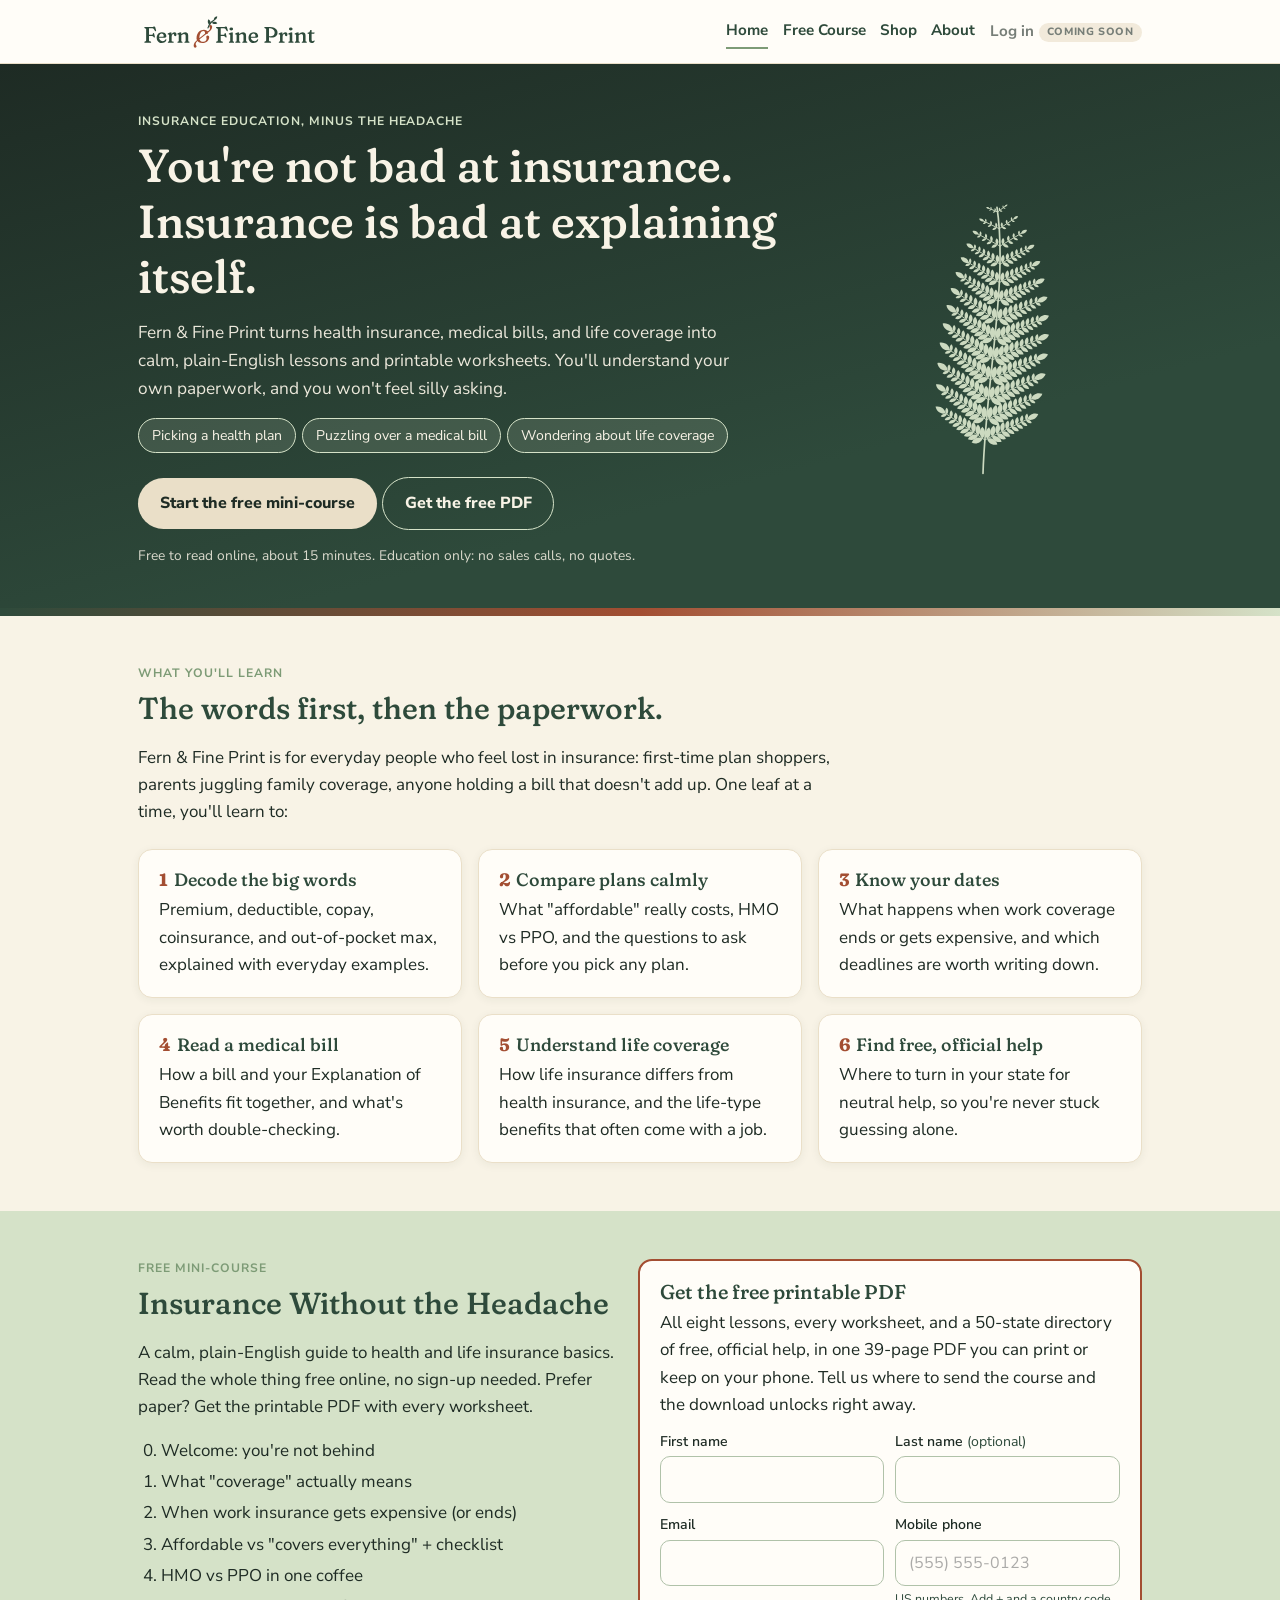
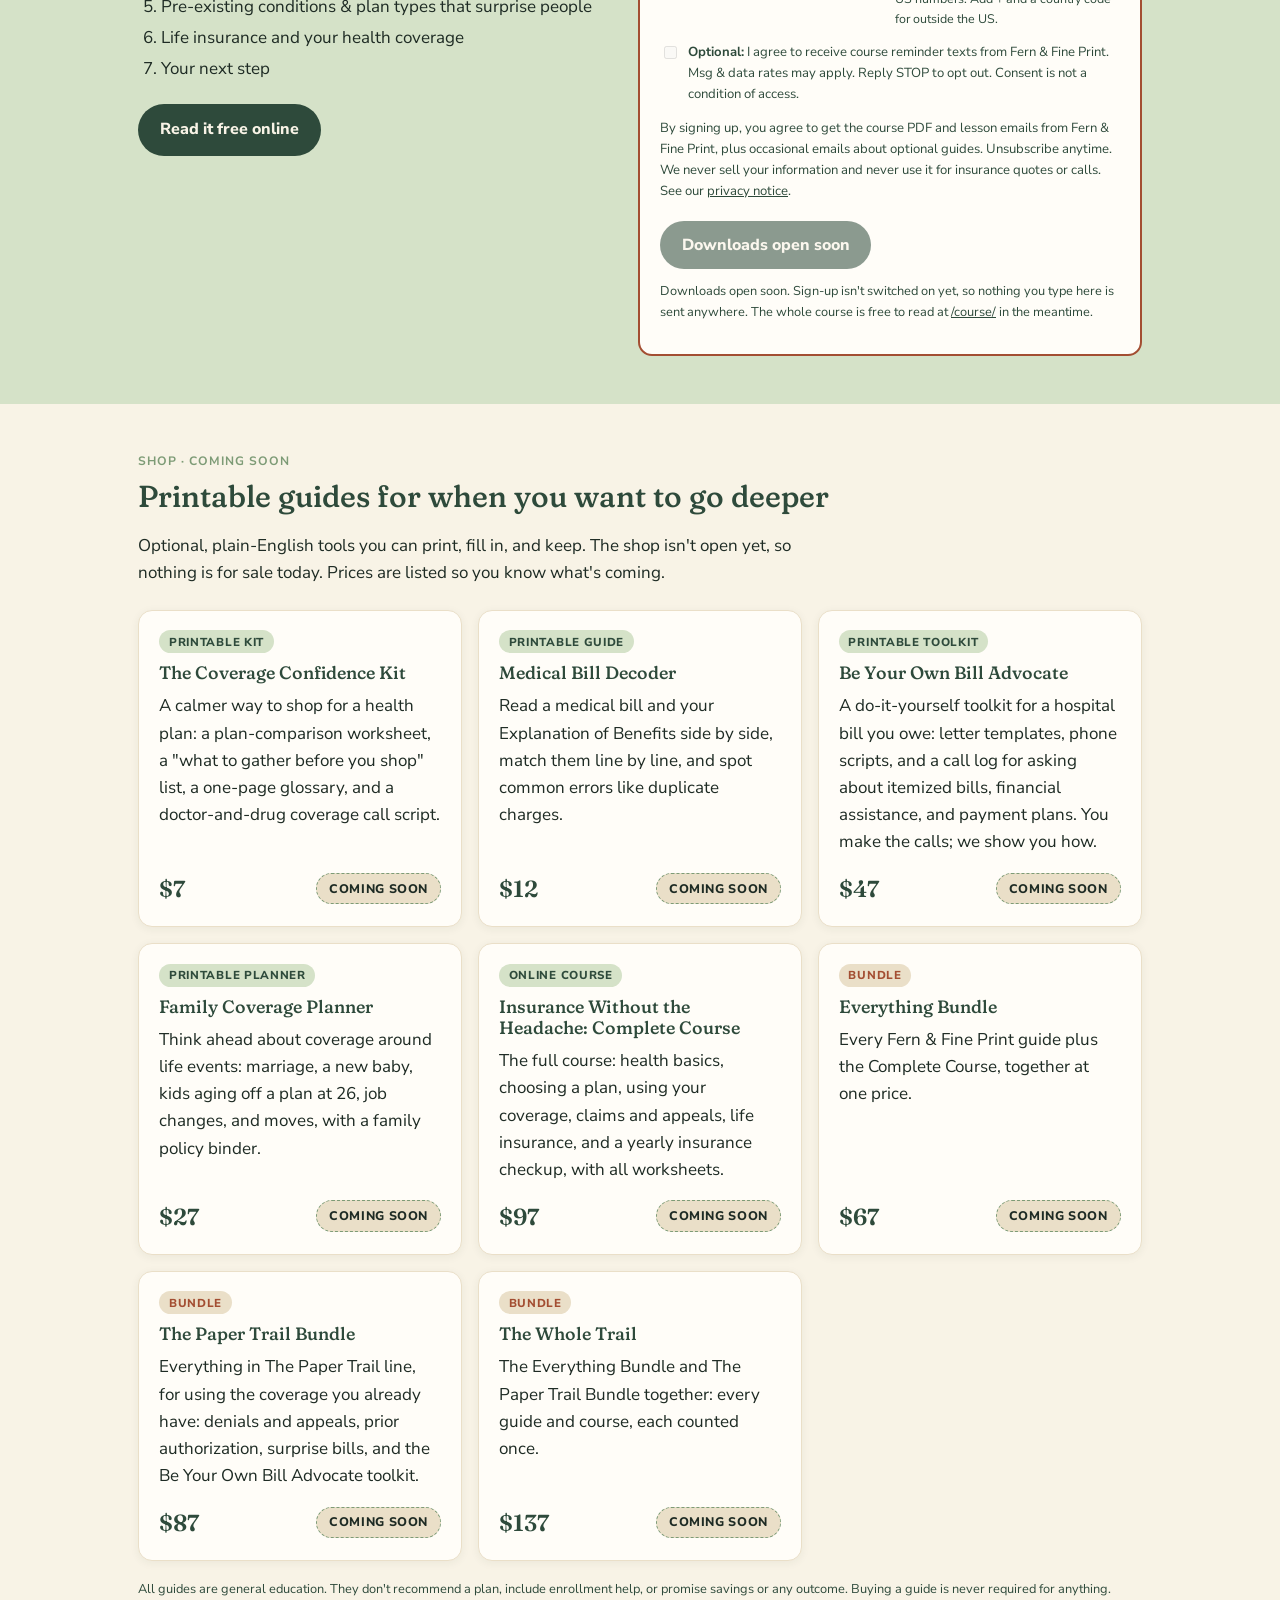
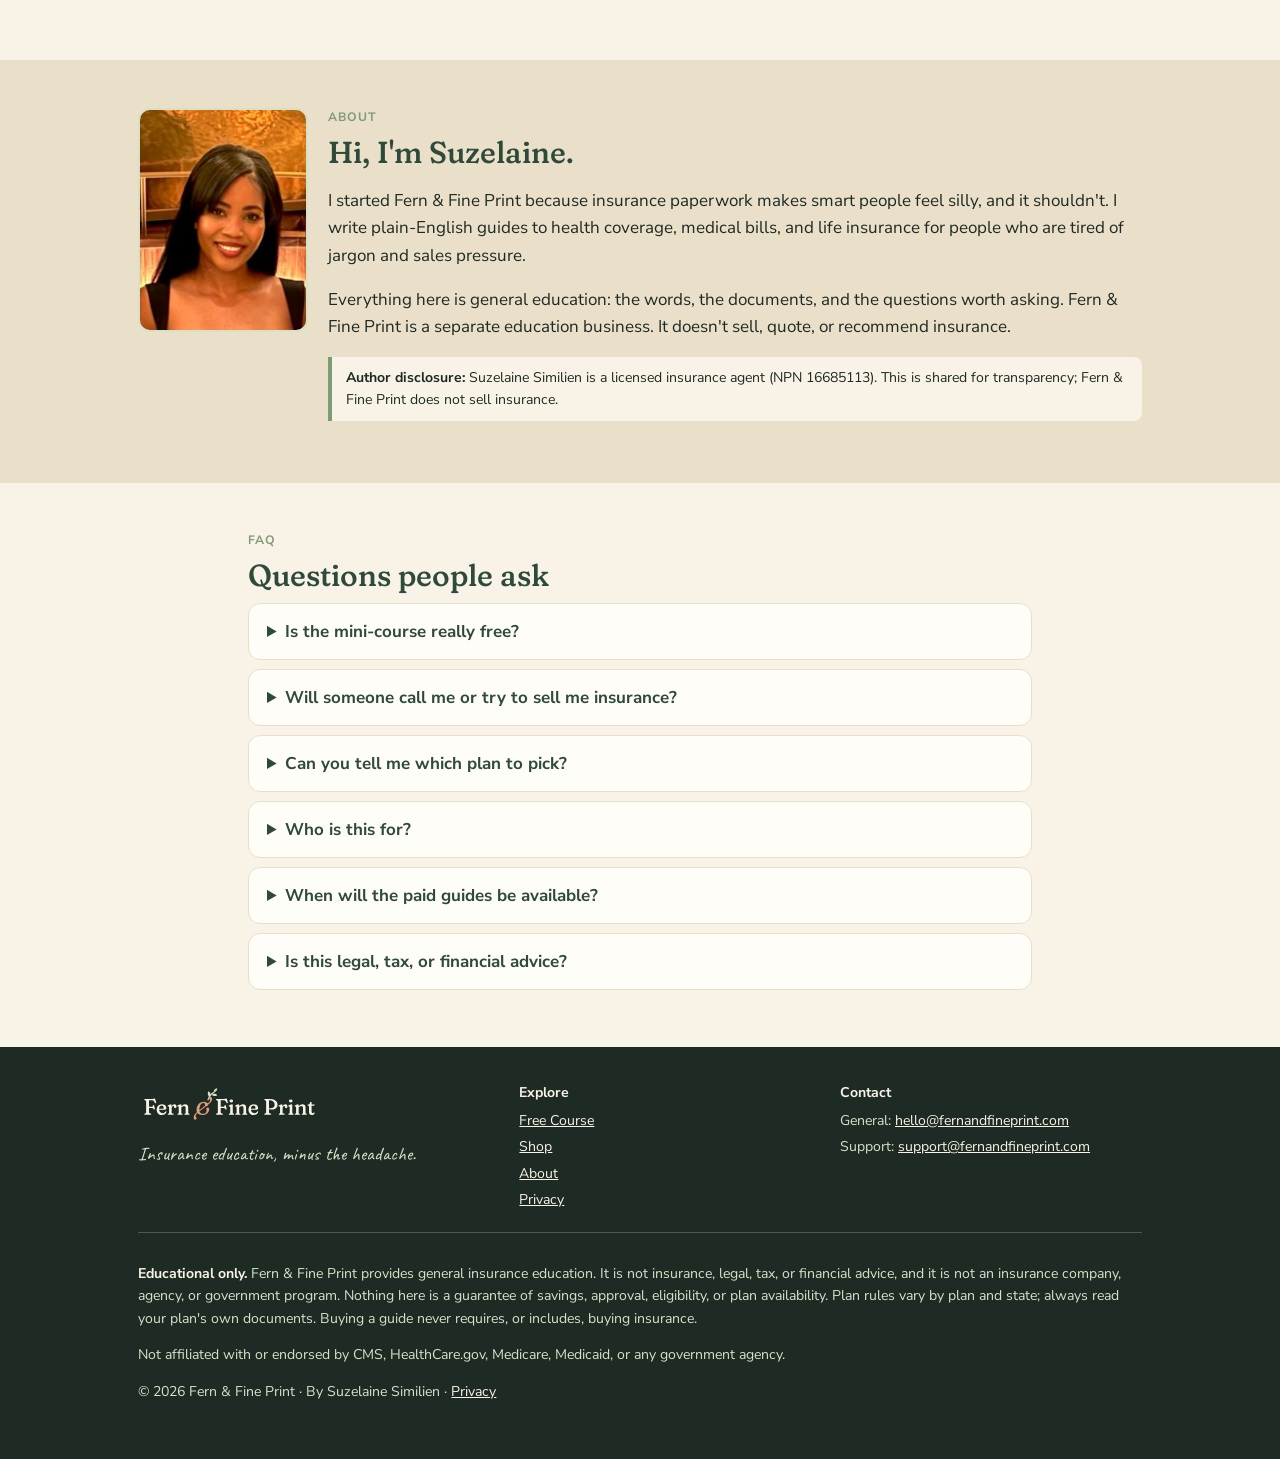
==== commit 86db9f5f: "Home page: Complete Course listed at $97" ====
--- a/index.html
+++ b/index.html
@@ -242,7 +242,7 @@
           <article class="card product"><span class="tag">Printable guide</span><h3>Medical Bill Decoder</h3><p>Read a medical bill and your Explanation of Benefits side by side, match them line by line, and spot common errors like duplicate charges.</p><div class="foot"><span class="price">$12</span><span class="badge-soon">Coming soon</span></div></article>
           <article class="card product"><span class="tag">Printable toolkit</span><h3>Be Your Own Bill Advocate</h3><p>A do-it-yourself toolkit for a hospital bill you owe: letter templates, phone scripts, and a call log for asking about itemized bills, financial assistance, and payment plans. You make the calls; we show you how.</p><div class="foot"><span class="price">$47</span><span class="badge-soon">Coming soon</span></div></article>
           <article class="card product"><span class="tag">Printable planner</span><h3>Family Coverage Planner</h3><p>Think ahead about coverage around life events: marriage, a new baby, kids aging off a plan at 26, job changes, and moves, with a family policy binder.</p><div class="foot"><span class="price">$27</span><span class="badge-soon">Coming soon</span></div></article>
-          <article class="card product"><span class="tag">Online course</span><h3>Insurance Without the Headache: Complete Course</h3><p>The full course: health basics, choosing a plan, using your coverage, claims and appeals, life insurance, and a yearly insurance checkup, with all worksheets.</p><div class="foot"><span class="price">$47</span><span class="badge-soon">Coming soon</span></div></article>
+          <article class="card product"><span class="tag">Online course</span><h3>Insurance Without the Headache: Complete Course</h3><p>The full course: health basics, choosing a plan, using your coverage, claims and appeals, life insurance, and a yearly insurance checkup, with all worksheets.</p><div class="foot"><span class="price">$97</span><span class="badge-soon">Coming soon</span></div></article>
           <article class="card product"><span class="tag bundle">Bundle</span><h3>Everything Bundle</h3><p>Every Fern &amp; Fine Print guide plus the Complete Course, together at one price.</p><div class="foot"><span class="price">$67</span><span class="badge-soon">Coming soon</span></div></article>
           <article class="card product"><span class="tag bundle">Bundle</span><h3>The Paper Trail Bundle</h3><p>Everything in The Paper Trail line, for using the coverage you already have: denials and appeals, prior authorization, surprise bills, and the Be Your Own Bill Advocate toolkit.</p><div class="foot"><span class="price">$87</span><span class="badge-soon">Coming soon</span></div></article>
           <article class="card product"><span class="tag bundle">Bundle</span><h3>The Whole Trail</h3><p>The Everything Bundle and The Paper Trail Bundle together: every guide and course, each counted once.</p><div class="foot"><span class="price">$137</span><span class="badge-soon">Coming soon</span></div></article>
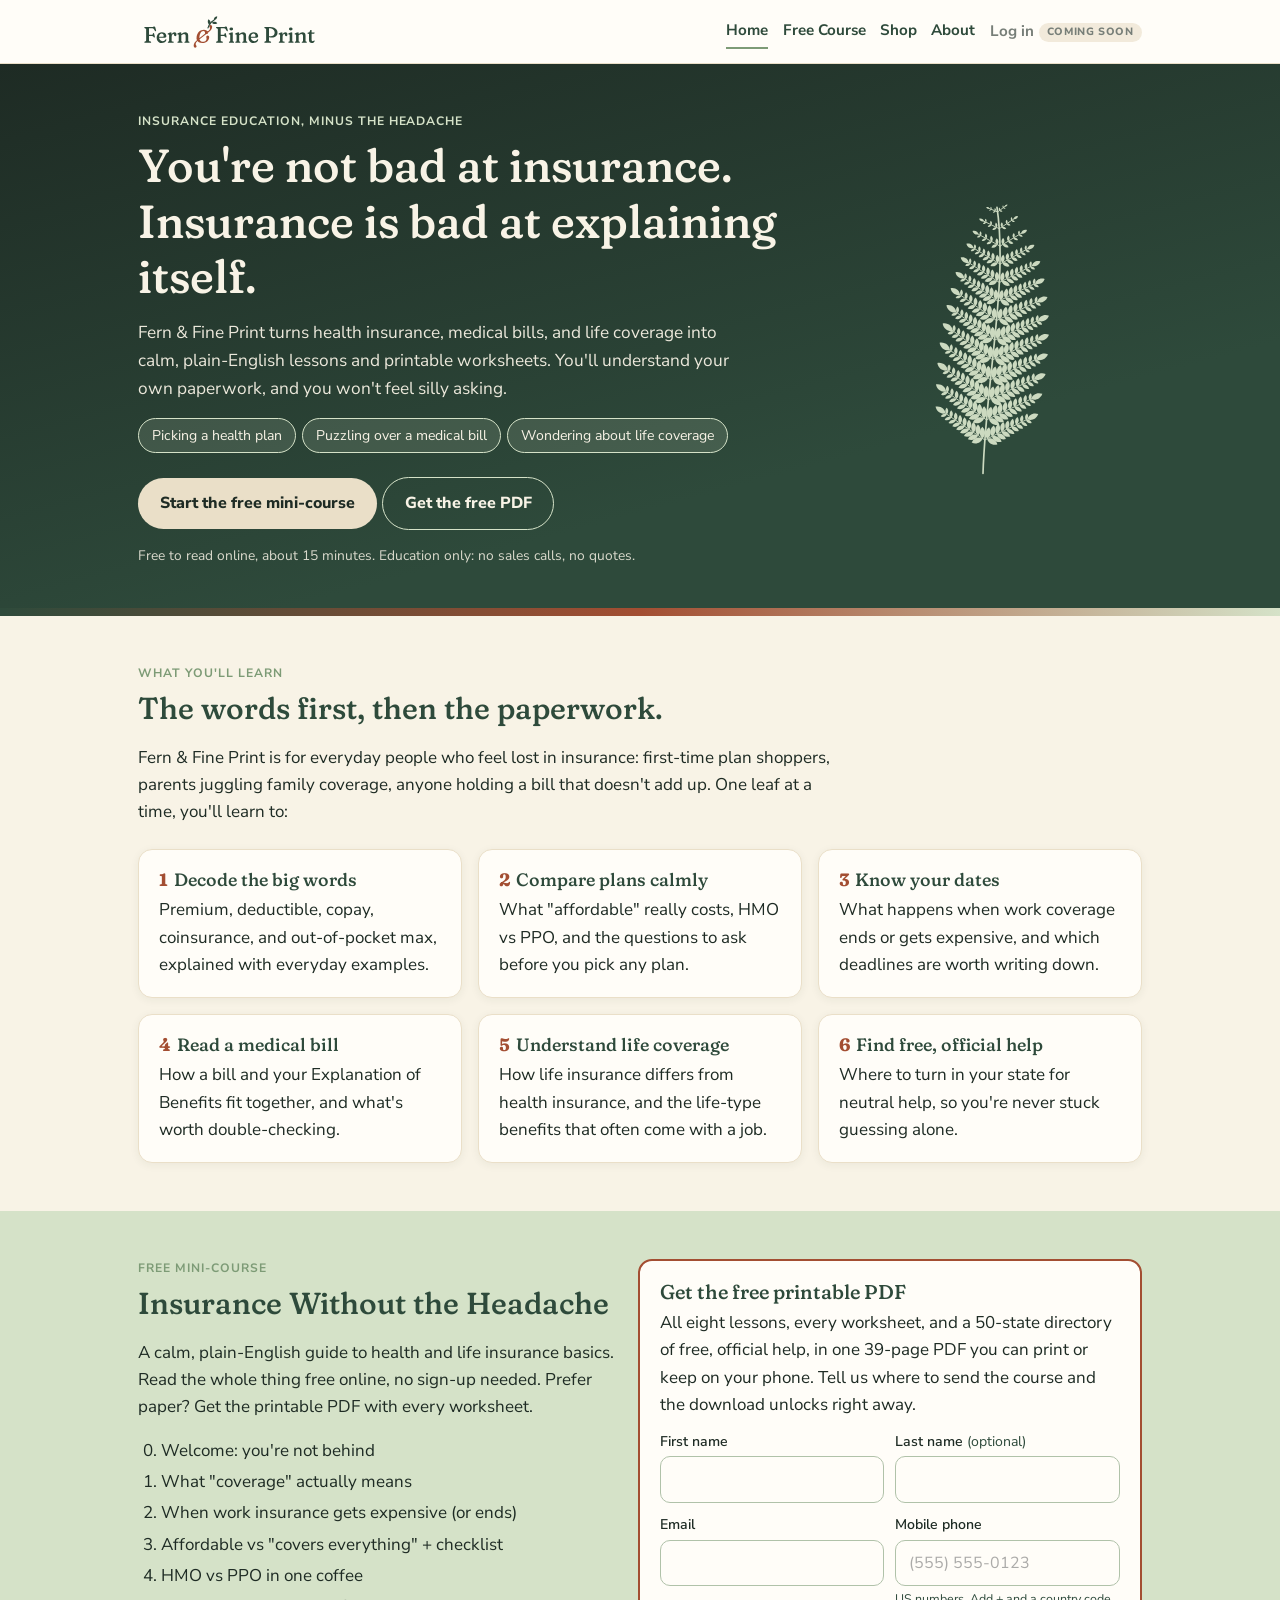
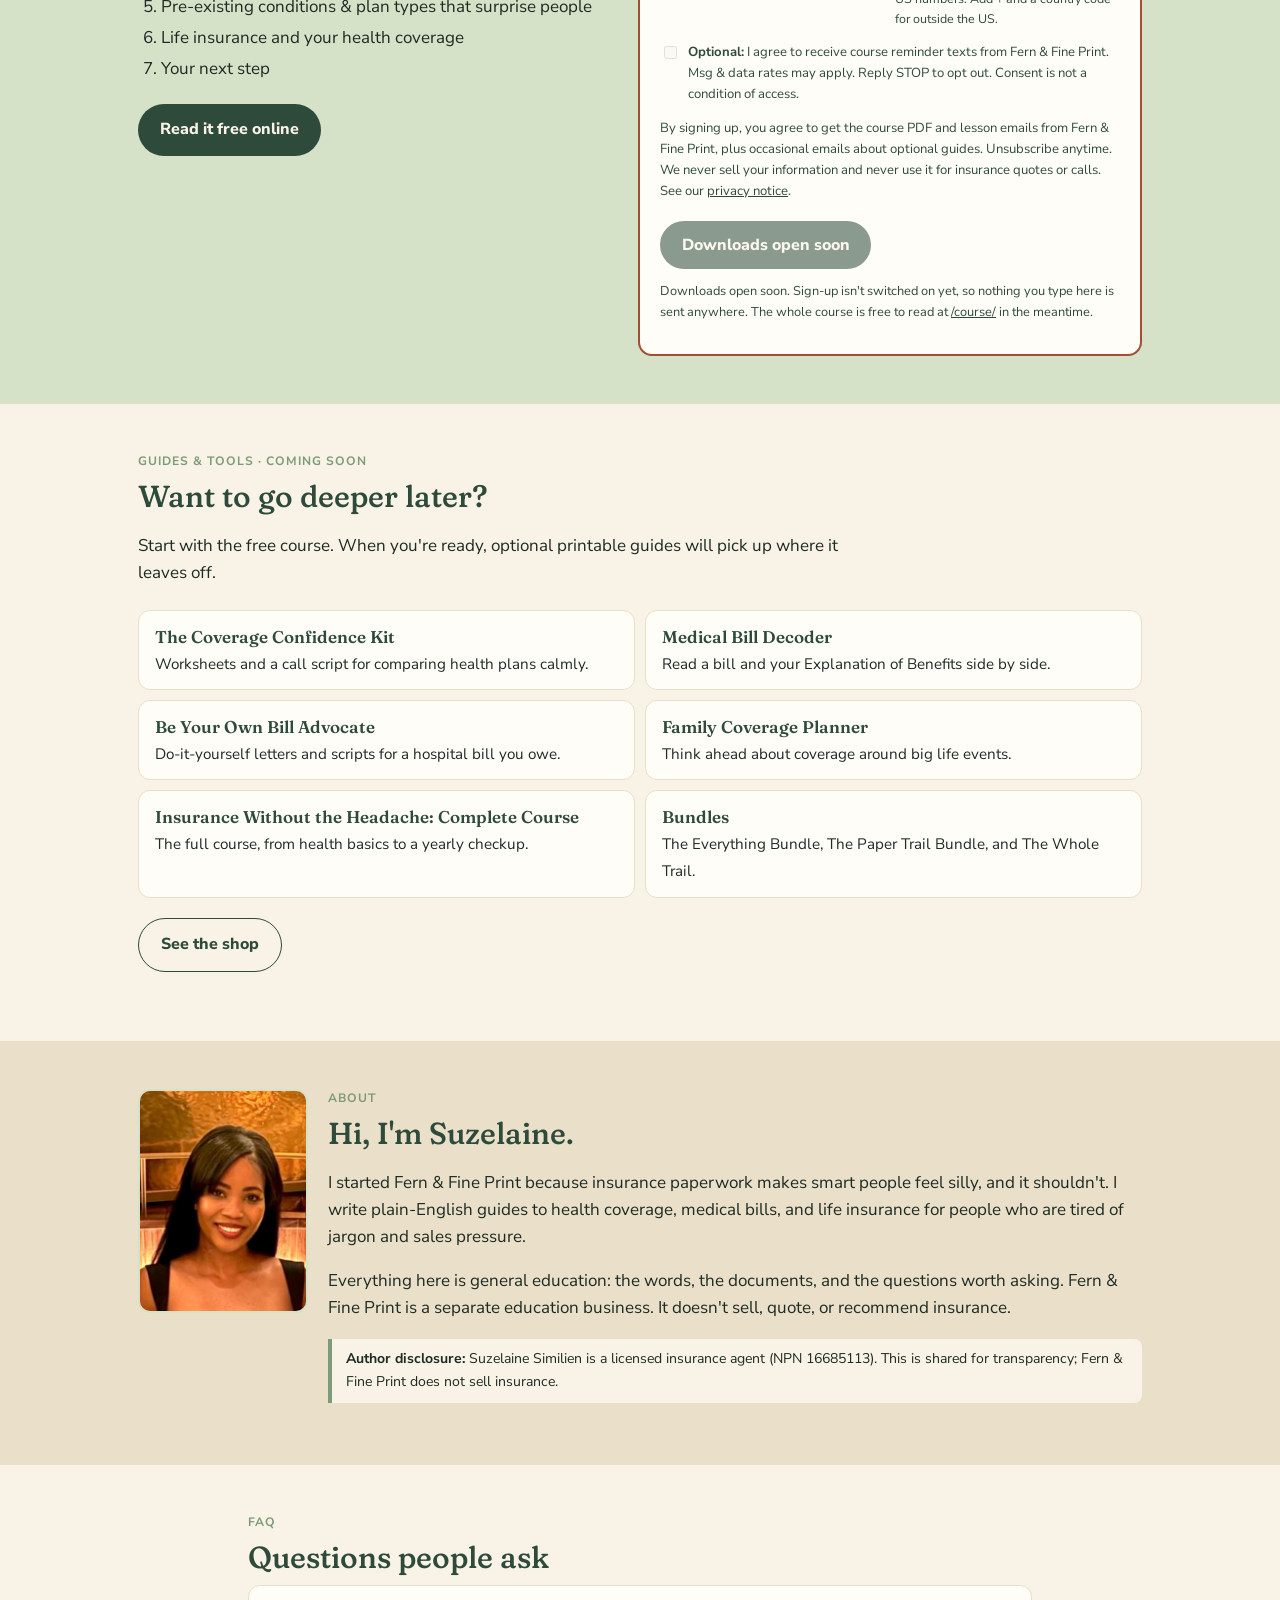
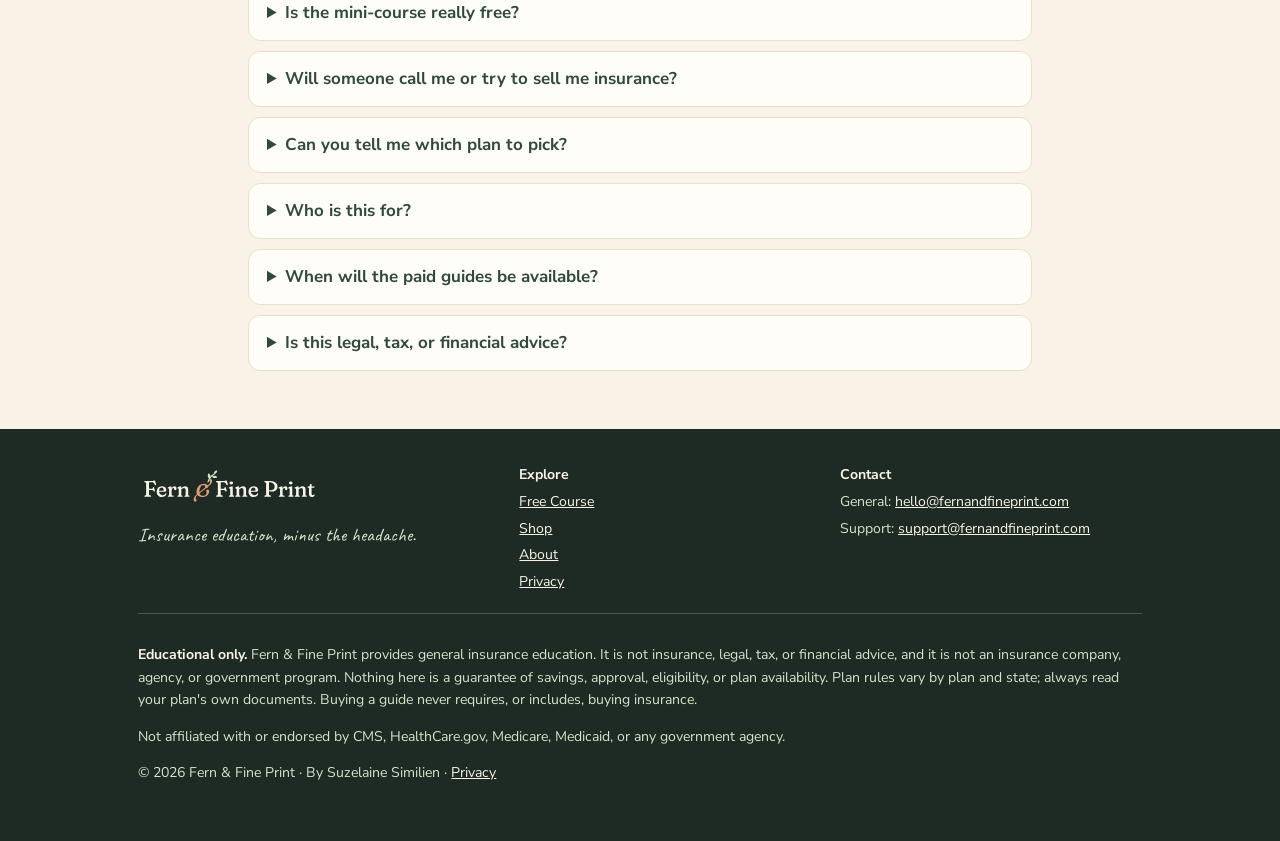
==== commit 985436fe: "Home: replace Shop section with Guides & tools teaser (no prices); add /shop/ page with all eight gu" ====
--- a/index.html
+++ b/index.html
@@ -108,6 +108,11 @@
     .price{font-family:var(--ffp-font-heading);font-size:1.45rem;font-weight:600;color:var(--ffp-fern)}
     .badge-soon{font-size:.78rem;font-weight:800;letter-spacing:.05em;text-transform:uppercase;color:var(--ffp-ink);background:var(--ffp-parch);border:1px dashed var(--ffp-frond);border-radius:999px;padding:.3rem .75rem}
     .shop-note{margin-top:1.1rem}
+    .teaser{list-style:none;padding:0;margin:0;display:grid;gap:.6rem}
+    @media(min-width:760px){.teaser{grid-template-columns:1fr 1fr}}
+    .teaser li{background:var(--card);border:1px solid var(--line);border-radius:12px;padding:.75rem 1rem}
+    .teaser strong{display:block;font-family:var(--ffp-font-heading);font-weight:600;color:var(--ffp-fern)}
+    .teaser span{font-size:.95rem}
     /* about */
     .about{display:grid;gap:1.25rem;align-items:start}
     @media(min-width:640px){.about{grid-template-columns:170px 1fr}}
@@ -136,7 +141,7 @@
     <nav class="main" aria-label="Main">
       <a href="/" aria-current="page">Home</a>
       <a href="/course/">Free Course</a>
-      <a href="#shop">Shop</a>
+      <a href="/shop/">Shop</a>
       <a href="#about">About</a>
       <span class="login" aria-disabled="true" title="Member log-in opens when the shop does">Log in<span class="soon">Coming soon</span></span>
     </nav>
@@ -230,24 +235,22 @@
       </div>
     </section>
 
-    <section class="band" id="shop" aria-labelledby="shop-title">
+    <section class="band" id="guides" aria-labelledby="guides-title">
       <div class="wrap">
         <div class="intro">
-          <div class="eyebrow">Shop · coming soon</div>
-          <h2 id="shop-title">Printable guides for when you want to go deeper</h2>
-          <p>Optional, plain-English tools you can print, fill in, and keep. The shop isn't open yet, so nothing is for sale today. Prices are listed so you know what's coming.</p>
-        </div>
-        <div class="grid three">
-          <article class="card product"><span class="tag">Printable kit</span><h3>The Coverage Confidence Kit</h3><p>A calmer way to shop for a health plan: a plan-comparison worksheet, a "what to gather before you shop" list, a one-page glossary, and a doctor-and-drug coverage call script.</p><div class="foot"><span class="price">$7</span><span class="badge-soon">Coming soon</span></div></article>
-          <article class="card product"><span class="tag">Printable guide</span><h3>Medical Bill Decoder</h3><p>Read a medical bill and your Explanation of Benefits side by side, match them line by line, and spot common errors like duplicate charges.</p><div class="foot"><span class="price">$12</span><span class="badge-soon">Coming soon</span></div></article>
-          <article class="card product"><span class="tag">Printable toolkit</span><h3>Be Your Own Bill Advocate</h3><p>A do-it-yourself toolkit for a hospital bill you owe: letter templates, phone scripts, and a call log for asking about itemized bills, financial assistance, and payment plans. You make the calls; we show you how.</p><div class="foot"><span class="price">$47</span><span class="badge-soon">Coming soon</span></div></article>
-          <article class="card product"><span class="tag">Printable planner</span><h3>Family Coverage Planner</h3><p>Think ahead about coverage around life events: marriage, a new baby, kids aging off a plan at 26, job changes, and moves, with a family policy binder.</p><div class="foot"><span class="price">$27</span><span class="badge-soon">Coming soon</span></div></article>
-          <article class="card product"><span class="tag">Online course</span><h3>Insurance Without the Headache: Complete Course</h3><p>The full course: health basics, choosing a plan, using your coverage, claims and appeals, life insurance, and a yearly insurance checkup, with all worksheets.</p><div class="foot"><span class="price">$97</span><span class="badge-soon">Coming soon</span></div></article>
-          <article class="card product"><span class="tag bundle">Bundle</span><h3>Everything Bundle</h3><p>Every Fern &amp; Fine Print guide plus the Complete Course, together at one price.</p><div class="foot"><span class="price">$67</span><span class="badge-soon">Coming soon</span></div></article>
-          <article class="card product"><span class="tag bundle">Bundle</span><h3>The Paper Trail Bundle</h3><p>Everything in The Paper Trail line, for using the coverage you already have: denials and appeals, prior authorization, surprise bills, and the Be Your Own Bill Advocate toolkit.</p><div class="foot"><span class="price">$87</span><span class="badge-soon">Coming soon</span></div></article>
-          <article class="card product"><span class="tag bundle">Bundle</span><h3>The Whole Trail</h3><p>The Everything Bundle and The Paper Trail Bundle together: every guide and course, each counted once.</p><div class="foot"><span class="price">$137</span><span class="badge-soon">Coming soon</span></div></article>
-        </div>
-        <p class="fine shop-note">All guides are general education. They don't recommend a plan, include enrollment help, or promise savings or any outcome. Buying a guide is never required for anything.</p>
+          <div class="eyebrow">Guides &amp; tools · coming soon</div>
+          <h2 id="guides-title">Want to go deeper later?</h2>
+          <p>Start with the free course. When you're ready, optional printable guides will pick up where it leaves off.</p>
+        </div>
+        <ul class="teaser">
+          <li><strong>The Coverage Confidence Kit</strong> <span>Worksheets and a call script for comparing health plans calmly.</span></li>
+          <li><strong>Medical Bill Decoder</strong> <span>Read a bill and your Explanation of Benefits side by side.</span></li>
+          <li><strong>Be Your Own Bill Advocate</strong> <span>Do-it-yourself letters and scripts for a hospital bill you owe.</span></li>
+          <li><strong>Family Coverage Planner</strong> <span>Think ahead about coverage around big life events.</span></li>
+          <li><strong>Insurance Without the Headache: Complete Course</strong> <span>The full course, from health basics to a yearly checkup.</span></li>
+          <li><strong>Bundles</strong> <span>The Everything Bundle, The Paper Trail Bundle, and The Whole Trail.</span></li>
+        </ul>
+        <p style="margin-top:1rem"><a class="btn outline" href="/shop/">See the shop</a></p>
       </div>
     </section>
 
@@ -287,7 +290,7 @@
         </div>
         <div>
           <strong>Explore</strong>
-          <ul><li><a href="/course/">Free Course</a></li><li><a href="#shop">Shop</a></li><li><a href="#about">About</a></li><li><a href="/privacy.html">Privacy</a></li></ul>
+          <ul><li><a href="/course/">Free Course</a></li><li><a href="/shop/">Shop</a></li><li><a href="#about">About</a></li><li><a href="/privacy.html">Privacy</a></li></ul>
         </div>
         <div>
           <strong>Contact</strong>
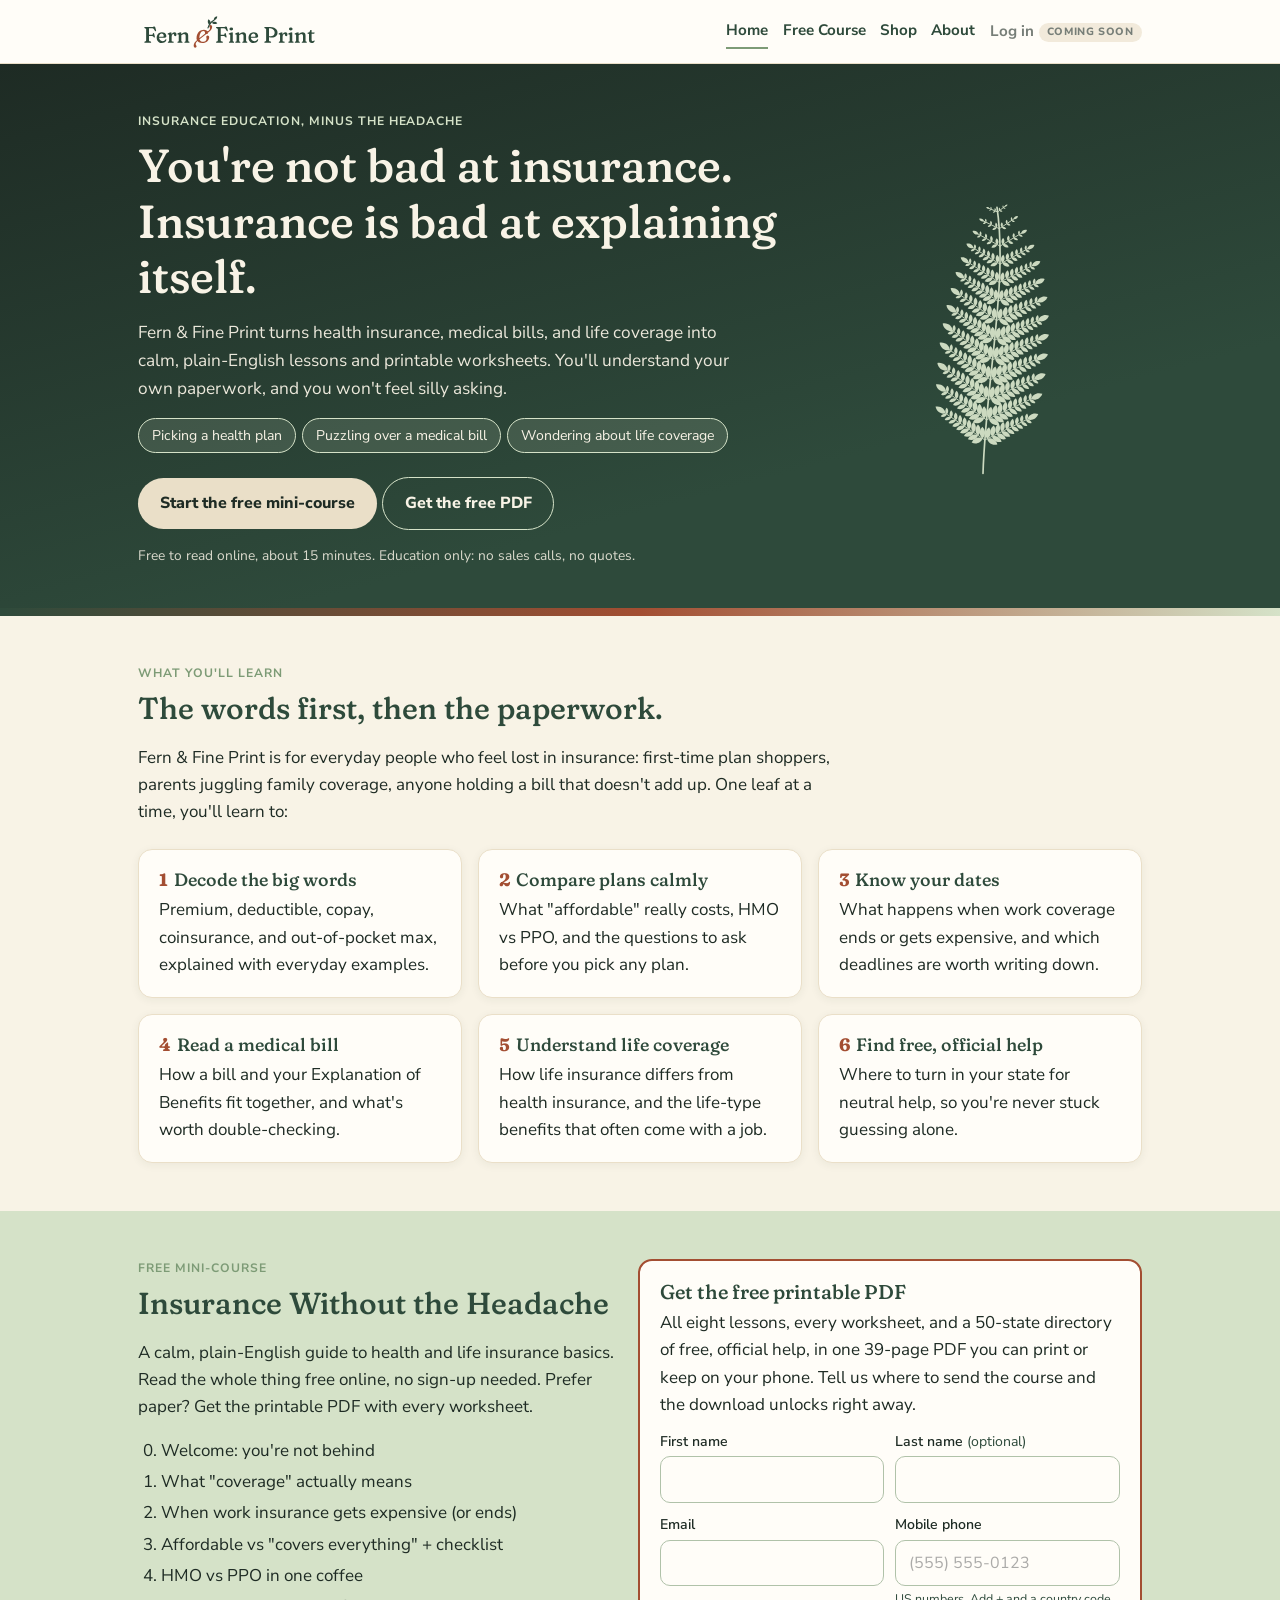
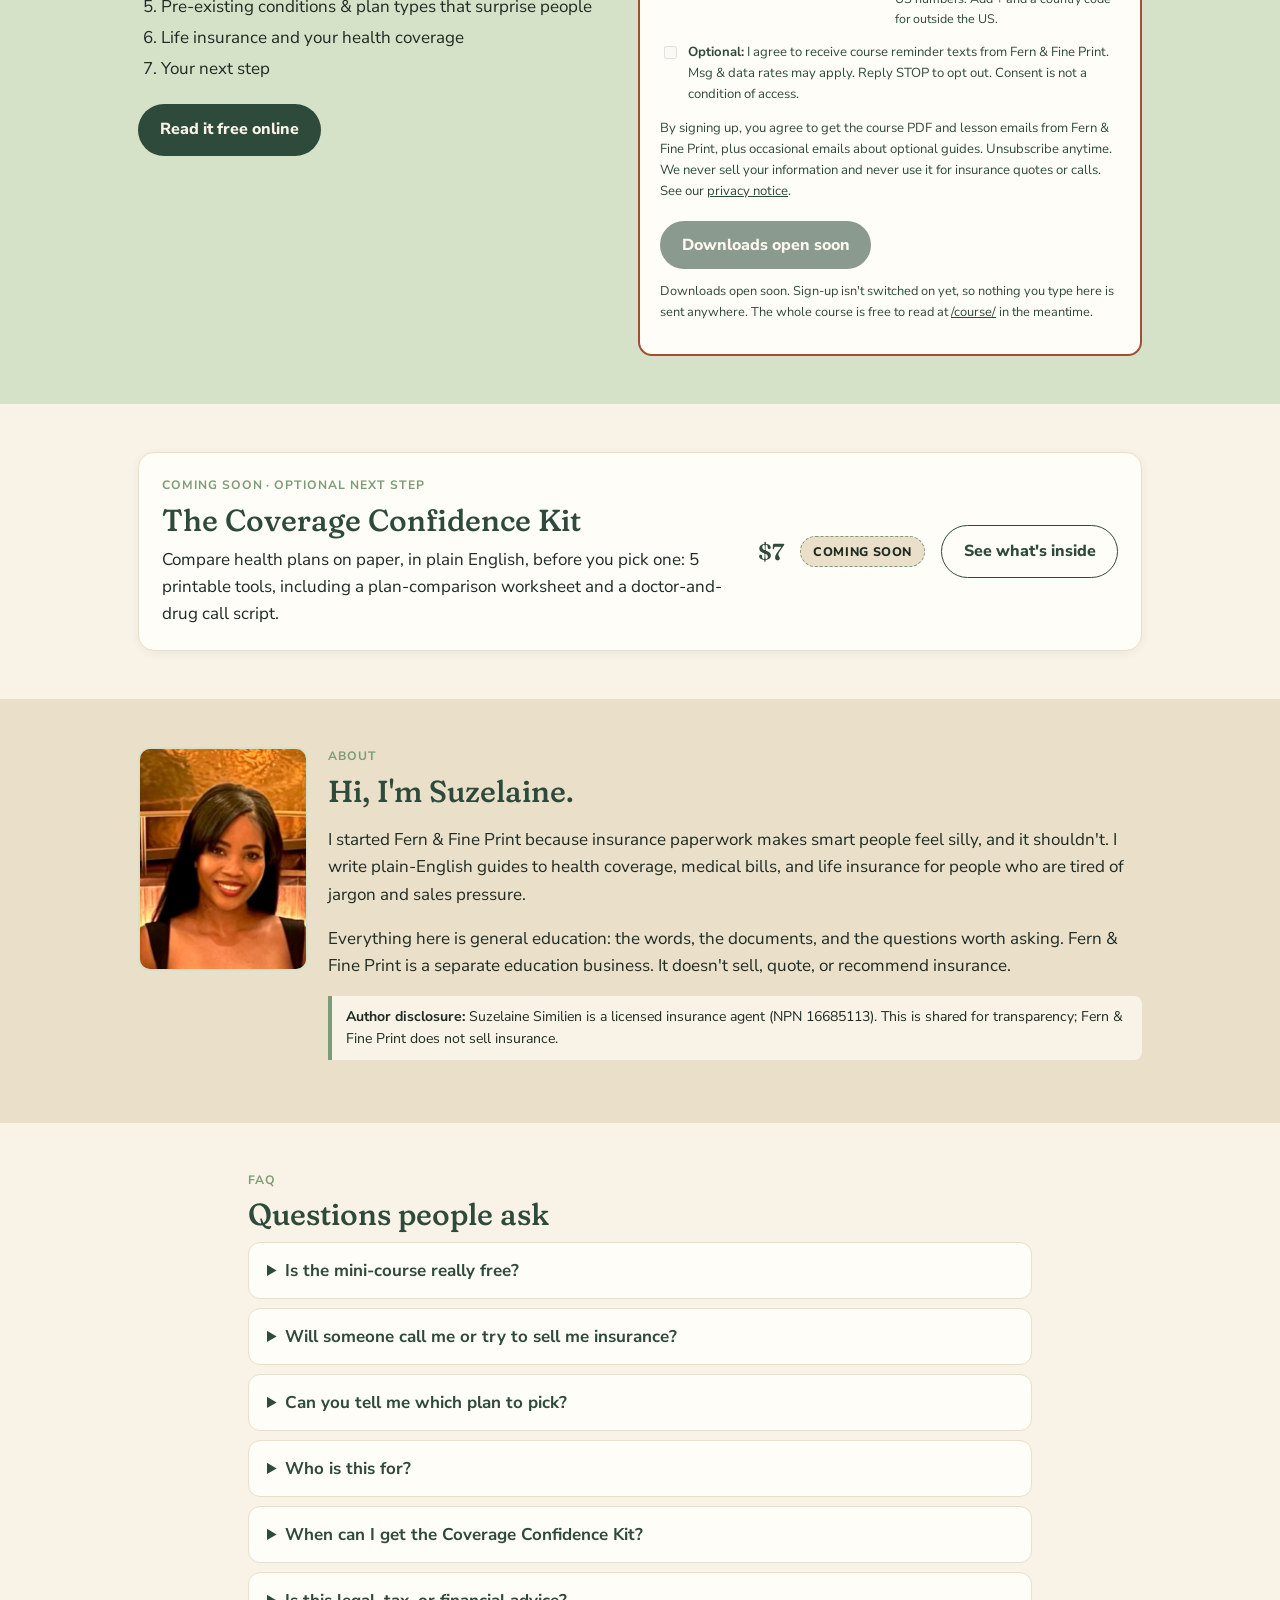
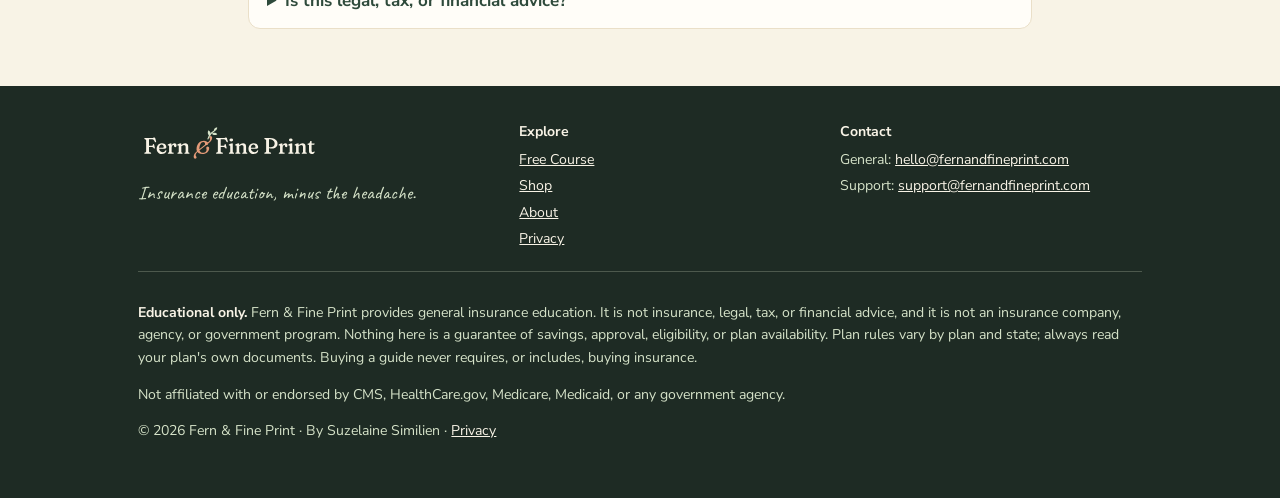
==== commit 2f5feebd: "Sell one thing in public: shop shows only the free course + $7 Coverage Confidence Kit; home Kit spo" ====
--- a/index.html
+++ b/index.html
@@ -3,7 +3,6 @@
 <head>
   <meta charset="utf-8" />
   <meta name="viewport" content="width=device-width, initial-scale=1" />
-  <meta name="robots" content="noindex, nofollow" />
   <title>Fern &amp; Fine Print · Insurance education, minus the headache</title>
   <meta name="description" content="Fern &amp; Fine Print turns health insurance, medical bills, and life coverage into calm, plain-English lessons. Start with the free mini-course, Insurance Without the Headache. Educational only." />
   <link rel="canonical" href="https://fernandfineprint.com/" />
@@ -103,16 +102,15 @@
     /* shop */
     .product{display:flex;flex-direction:column}
     .product .tag{align-self:flex-start;font-size:.72rem;letter-spacing:.06em;text-transform:uppercase;font-weight:800;color:var(--ffp-fern);background:var(--ffp-fiddle);border-radius:999px;padding:.15rem .6rem;margin-bottom:.55rem}
-    .product .tag.bundle{background:var(--ffp-parch);color:var(--ffp-clay)}
     .product .foot{margin-top:auto;padding-top:.9rem;display:flex;align-items:center;justify-content:space-between;gap:.5rem}
     .price{font-family:var(--ffp-font-heading);font-size:1.45rem;font-weight:600;color:var(--ffp-fern)}
     .badge-soon{font-size:.78rem;font-weight:800;letter-spacing:.05em;text-transform:uppercase;color:var(--ffp-ink);background:var(--ffp-parch);border:1px dashed var(--ffp-frond);border-radius:999px;padding:.3rem .75rem}
     .shop-note{margin-top:1.1rem}
-    .teaser{list-style:none;padding:0;margin:0;display:grid;gap:.6rem}
-    @media(min-width:760px){.teaser{grid-template-columns:1fr 1fr}}
-    .teaser li{background:var(--card);border:1px solid var(--line);border-radius:12px;padding:.75rem 1rem}
-    .teaser strong{display:block;font-family:var(--ffp-font-heading);font-weight:600;color:var(--ffp-fern)}
-    .teaser span{font-size:.95rem}
+    .spotlight{background:var(--card);border:1px solid var(--line);border-radius:16px;padding:1.4rem 1.4rem;display:grid;gap:1rem;align-items:center;box-shadow:0 2px 10px rgba(30,43,36,.06)}
+    @media(min-width:760px){.spotlight{grid-template-columns:1fr auto}}
+    .spotlight p{margin:0;max-width:40rem}
+    .spot-buy{display:flex;flex-wrap:wrap;align-items:center;gap:.6rem 1rem}
+    .spot-buy .btn{margin:0}
     /* about */
     .about{display:grid;gap:1.25rem;align-items:start}
     @media(min-width:640px){.about{grid-template-columns:170px 1fr}}
@@ -235,22 +233,20 @@
       </div>
     </section>
 
-    <section class="band" id="guides" aria-labelledby="guides-title">
+    <section class="band" id="kit" aria-labelledby="kit-title">
       <div class="wrap">
-        <div class="intro">
-          <div class="eyebrow">Guides &amp; tools · coming soon</div>
-          <h2 id="guides-title">Want to go deeper later?</h2>
-          <p>Start with the free course. When you're ready, optional printable guides will pick up where it leaves off.</p>
-        </div>
-        <ul class="teaser">
-          <li><strong>The Coverage Confidence Kit</strong> <span>Worksheets and a call script for comparing health plans calmly.</span></li>
-          <li><strong>Medical Bill Decoder</strong> <span>Read a bill and your Explanation of Benefits side by side.</span></li>
-          <li><strong>Be Your Own Bill Advocate</strong> <span>Do-it-yourself letters and scripts for a hospital bill you owe.</span></li>
-          <li><strong>Family Coverage Planner</strong> <span>Think ahead about coverage around big life events.</span></li>
-          <li><strong>Insurance Without the Headache: Complete Course</strong> <span>The full course, from health basics to a yearly checkup.</span></li>
-          <li><strong>Bundles</strong> <span>The Everything Bundle, The Paper Trail Bundle, and The Whole Trail.</span></li>
-        </ul>
-        <p style="margin-top:1rem"><a class="btn outline" href="/shop/">See the shop</a></p>
+        <div class="spotlight">
+          <div>
+            <div class="eyebrow">Coming soon · optional next step</div>
+            <h2 id="kit-title">The Coverage Confidence Kit</h2>
+            <p>Compare health plans on paper, in plain English, before you pick one: 5 printable tools, including a plan-comparison worksheet and a doctor-and-drug call script.</p>
+          </div>
+          <div class="spot-buy">
+            <span class="price">$7</span>
+            <span class="badge-soon">Coming soon</span>
+            <a class="btn outline" href="/shop/">See what's inside</a>
+          </div>
+        </div>
       </div>
     </section>
 
@@ -275,7 +271,7 @@
         <details><summary>Will someone call me or try to sell me insurance?</summary><p>No. Fern &amp; Fine Print is education only. We don't sell insurance, give quotes, or pass your details to anyone who does.</p></details>
         <details><summary>Can you tell me which plan to pick?</summary><p>We can't recommend a plan for your situation. The lessons teach you what to compare and what to ask. For free help choosing coverage, visit HealthCare.gov or your state's official marketplace.</p></details>
         <details><summary>Who is this for?</summary><p>Everyday people who feel overwhelmed by health insurance, medical bills, or life coverage: first-time plan shoppers, people leaving a job, parents planning for a family, and anyone who wants to read their own paperwork with confidence.</p></details>
-        <details><summary>When will the paid guides be available?</summary><p>Soon. The shop and member log-in aren't open yet, so nothing can be bought here today. Sign up for the free PDF and we'll let you know by email when they're ready.</p></details>
+        <details><summary>When can I get the Coverage Confidence Kit?</summary><p>Soon. The shop and member log-in aren't open yet, so nothing can be bought here today. Sign up for the free PDF and we'll let you know by email when the kit is ready.</p></details>
         <details><summary>Is this legal, tax, or financial advice?</summary><p>No. It's general information to help you understand how insurance works. Plan rules vary by plan and state, so always check your own plan's documents.</p></details>
       </div>
     </section>
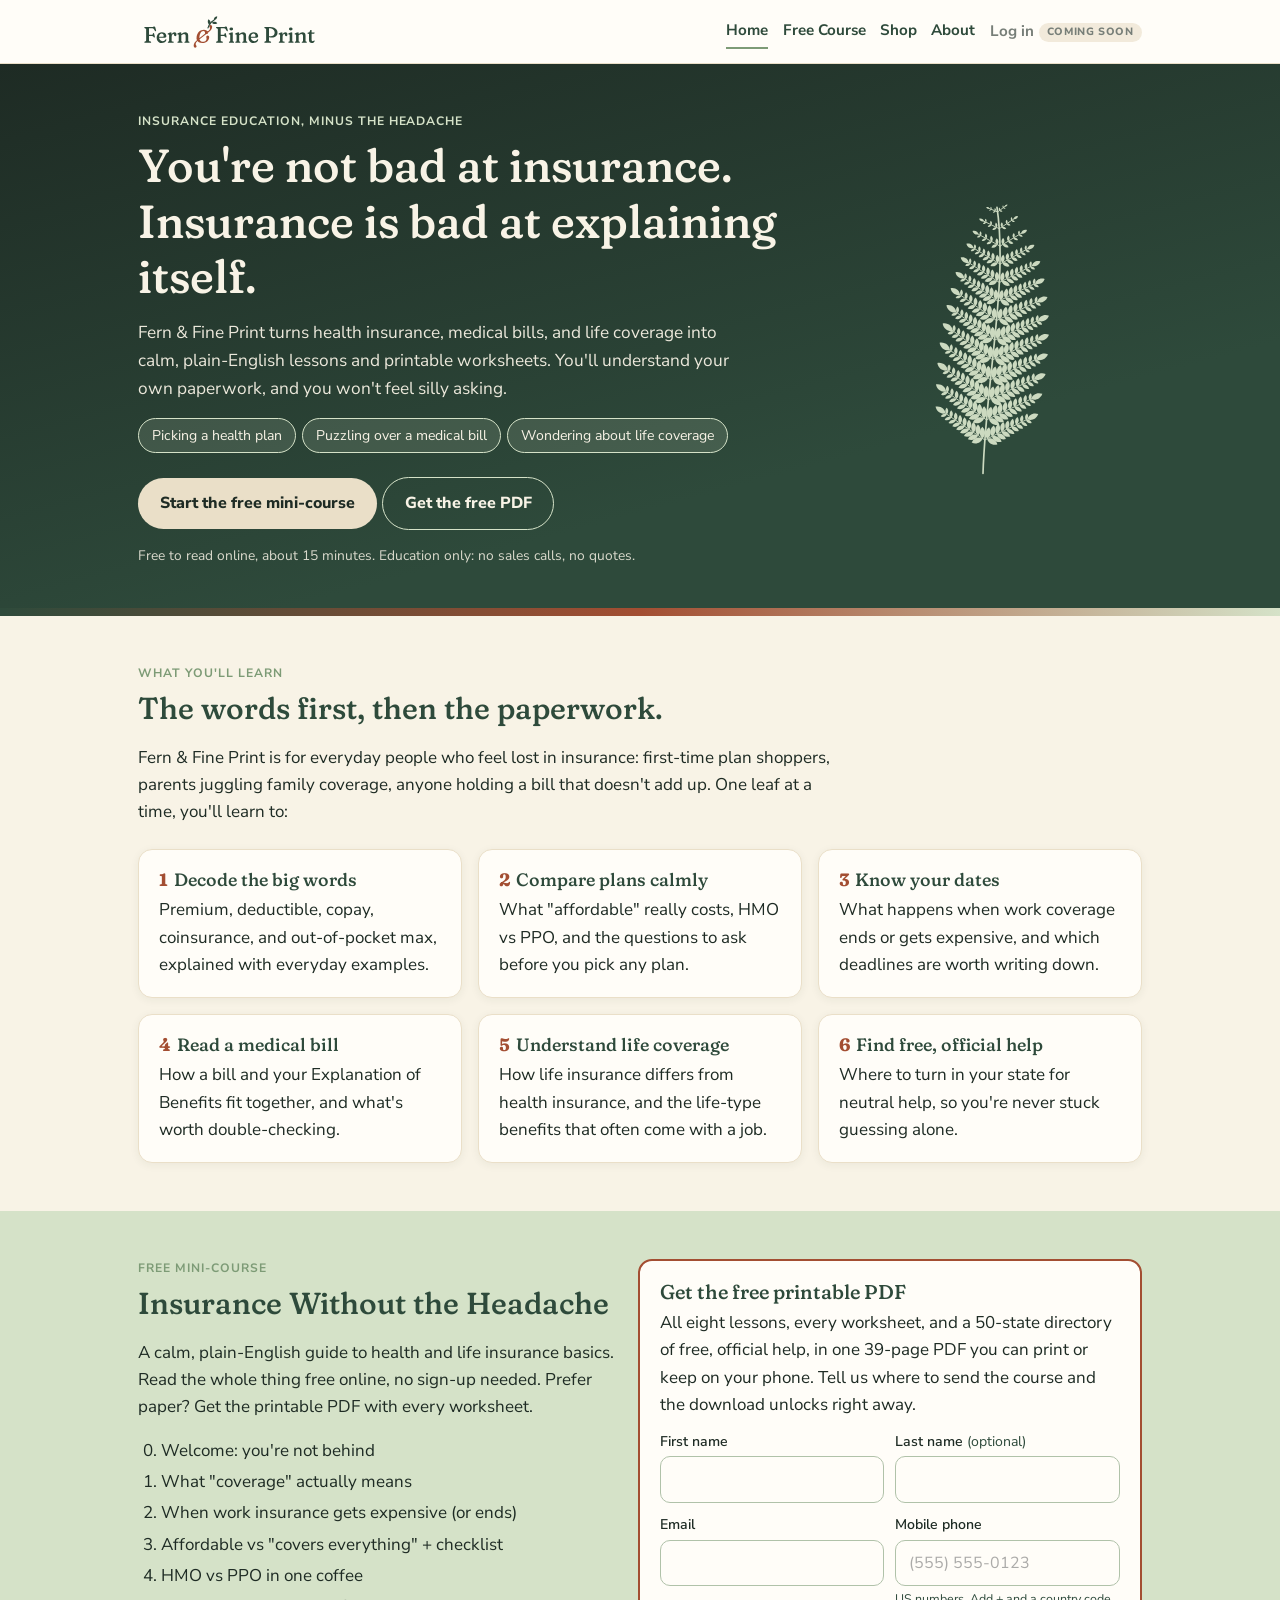
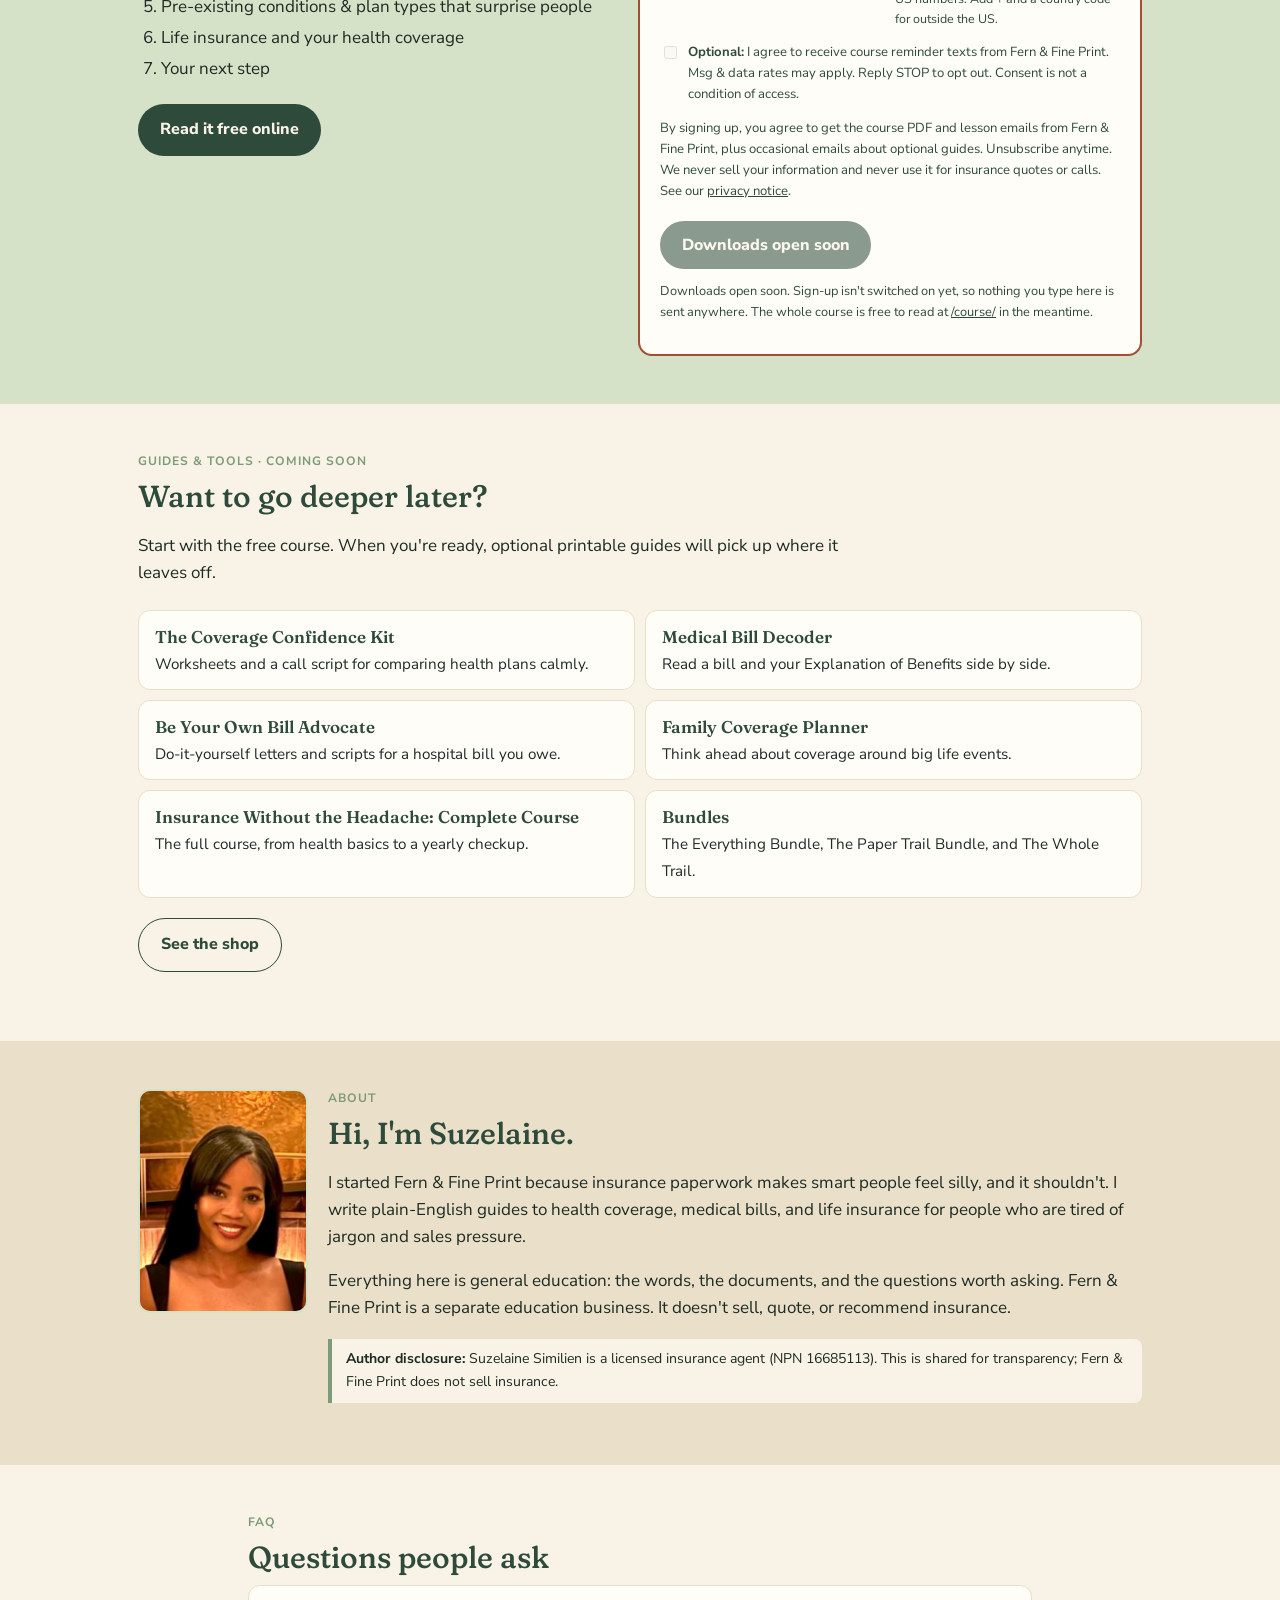
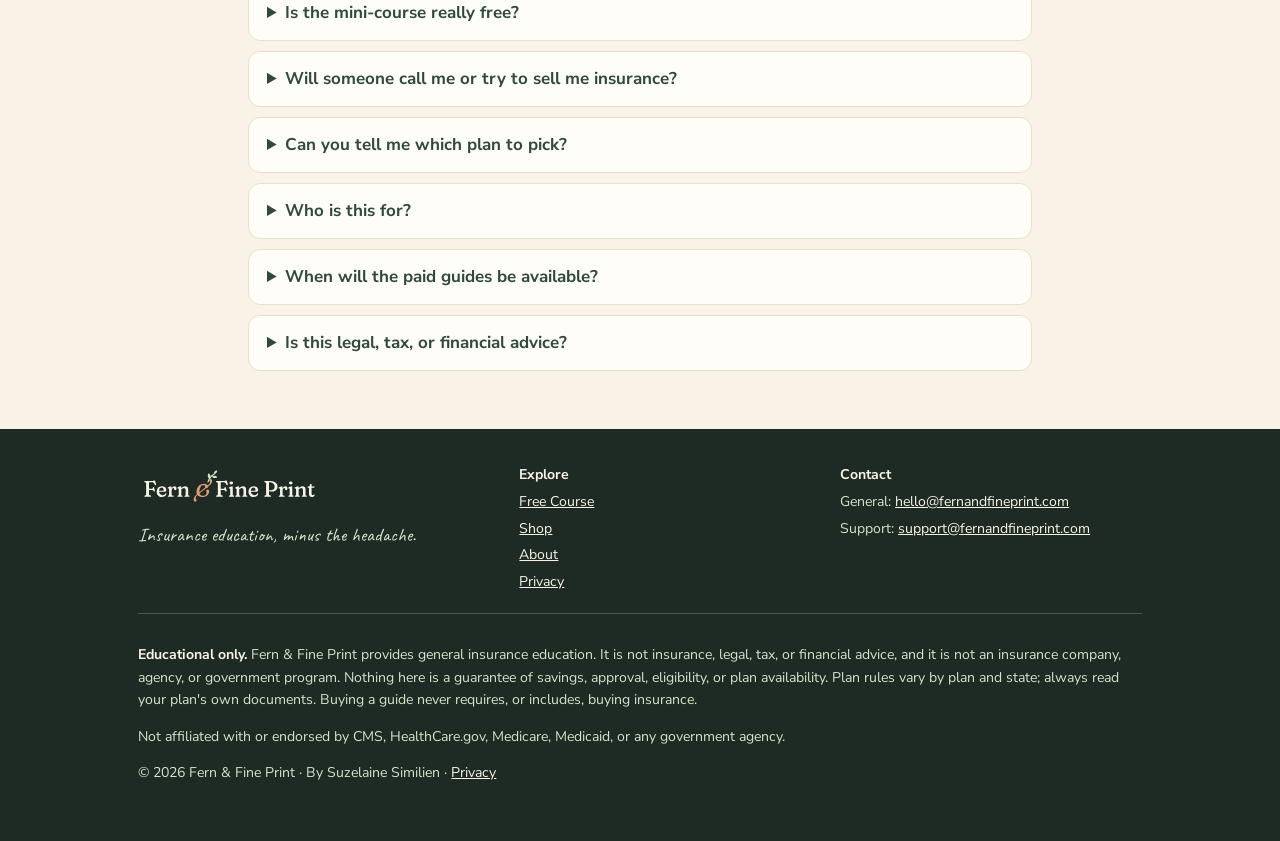
==== commit 7f74c29b: "Allow search indexing: remove noindex, add robots.txt (AI + search crawlers allowed, /downloads/ dis" ====
--- a/index.html
+++ b/index.html
@@ -102,15 +102,16 @@
     /* shop */
     .product{display:flex;flex-direction:column}
     .product .tag{align-self:flex-start;font-size:.72rem;letter-spacing:.06em;text-transform:uppercase;font-weight:800;color:var(--ffp-fern);background:var(--ffp-fiddle);border-radius:999px;padding:.15rem .6rem;margin-bottom:.55rem}
+    .product .tag.bundle{background:var(--ffp-parch);color:var(--ffp-clay)}
     .product .foot{margin-top:auto;padding-top:.9rem;display:flex;align-items:center;justify-content:space-between;gap:.5rem}
     .price{font-family:var(--ffp-font-heading);font-size:1.45rem;font-weight:600;color:var(--ffp-fern)}
     .badge-soon{font-size:.78rem;font-weight:800;letter-spacing:.05em;text-transform:uppercase;color:var(--ffp-ink);background:var(--ffp-parch);border:1px dashed var(--ffp-frond);border-radius:999px;padding:.3rem .75rem}
     .shop-note{margin-top:1.1rem}
-    .spotlight{background:var(--card);border:1px solid var(--line);border-radius:16px;padding:1.4rem 1.4rem;display:grid;gap:1rem;align-items:center;box-shadow:0 2px 10px rgba(30,43,36,.06)}
-    @media(min-width:760px){.spotlight{grid-template-columns:1fr auto}}
-    .spotlight p{margin:0;max-width:40rem}
-    .spot-buy{display:flex;flex-wrap:wrap;align-items:center;gap:.6rem 1rem}
-    .spot-buy .btn{margin:0}
+    .teaser{list-style:none;padding:0;margin:0;display:grid;gap:.6rem}
+    @media(min-width:760px){.teaser{grid-template-columns:1fr 1fr}}
+    .teaser li{background:var(--card);border:1px solid var(--line);border-radius:12px;padding:.75rem 1rem}
+    .teaser strong{display:block;font-family:var(--ffp-font-heading);font-weight:600;color:var(--ffp-fern)}
+    .teaser span{font-size:.95rem}
     /* about */
     .about{display:grid;gap:1.25rem;align-items:start}
     @media(min-width:640px){.about{grid-template-columns:170px 1fr}}
@@ -233,20 +234,22 @@
       </div>
     </section>
 
-    <section class="band" id="kit" aria-labelledby="kit-title">
+    <section class="band" id="guides" aria-labelledby="guides-title">
       <div class="wrap">
-        <div class="spotlight">
-          <div>
-            <div class="eyebrow">Coming soon · optional next step</div>
-            <h2 id="kit-title">The Coverage Confidence Kit</h2>
-            <p>Compare health plans on paper, in plain English, before you pick one: 5 printable tools, including a plan-comparison worksheet and a doctor-and-drug call script.</p>
-          </div>
-          <div class="spot-buy">
-            <span class="price">$7</span>
-            <span class="badge-soon">Coming soon</span>
-            <a class="btn outline" href="/shop/">See what's inside</a>
-          </div>
-        </div>
+        <div class="intro">
+          <div class="eyebrow">Guides &amp; tools · coming soon</div>
+          <h2 id="guides-title">Want to go deeper later?</h2>
+          <p>Start with the free course. When you're ready, optional printable guides will pick up where it leaves off.</p>
+        </div>
+        <ul class="teaser">
+          <li><strong>The Coverage Confidence Kit</strong> <span>Worksheets and a call script for comparing health plans calmly.</span></li>
+          <li><strong>Medical Bill Decoder</strong> <span>Read a bill and your Explanation of Benefits side by side.</span></li>
+          <li><strong>Be Your Own Bill Advocate</strong> <span>Do-it-yourself letters and scripts for a hospital bill you owe.</span></li>
+          <li><strong>Family Coverage Planner</strong> <span>Think ahead about coverage around big life events.</span></li>
+          <li><strong>Insurance Without the Headache: Complete Course</strong> <span>The full course, from health basics to a yearly checkup.</span></li>
+          <li><strong>Bundles</strong> <span>The Everything Bundle, The Paper Trail Bundle, and The Whole Trail.</span></li>
+        </ul>
+        <p style="margin-top:1rem"><a class="btn outline" href="/shop/">See the shop</a></p>
       </div>
     </section>
 
@@ -271,7 +274,7 @@
         <details><summary>Will someone call me or try to sell me insurance?</summary><p>No. Fern &amp; Fine Print is education only. We don't sell insurance, give quotes, or pass your details to anyone who does.</p></details>
         <details><summary>Can you tell me which plan to pick?</summary><p>We can't recommend a plan for your situation. The lessons teach you what to compare and what to ask. For free help choosing coverage, visit HealthCare.gov or your state's official marketplace.</p></details>
         <details><summary>Who is this for?</summary><p>Everyday people who feel overwhelmed by health insurance, medical bills, or life coverage: first-time plan shoppers, people leaving a job, parents planning for a family, and anyone who wants to read their own paperwork with confidence.</p></details>
-        <details><summary>When can I get the Coverage Confidence Kit?</summary><p>Soon. The shop and member log-in aren't open yet, so nothing can be bought here today. Sign up for the free PDF and we'll let you know by email when the kit is ready.</p></details>
+        <details><summary>When will the paid guides be available?</summary><p>Soon. The shop and member log-in aren't open yet, so nothing can be bought here today. Sign up for the free PDF and we'll let you know by email when they're ready.</p></details>
         <details><summary>Is this legal, tax, or financial advice?</summary><p>No. It's general information to help you understand how insurance works. Plan rules vary by plan and state, so always check your own plan's documents.</p></details>
       </div>
     </section>
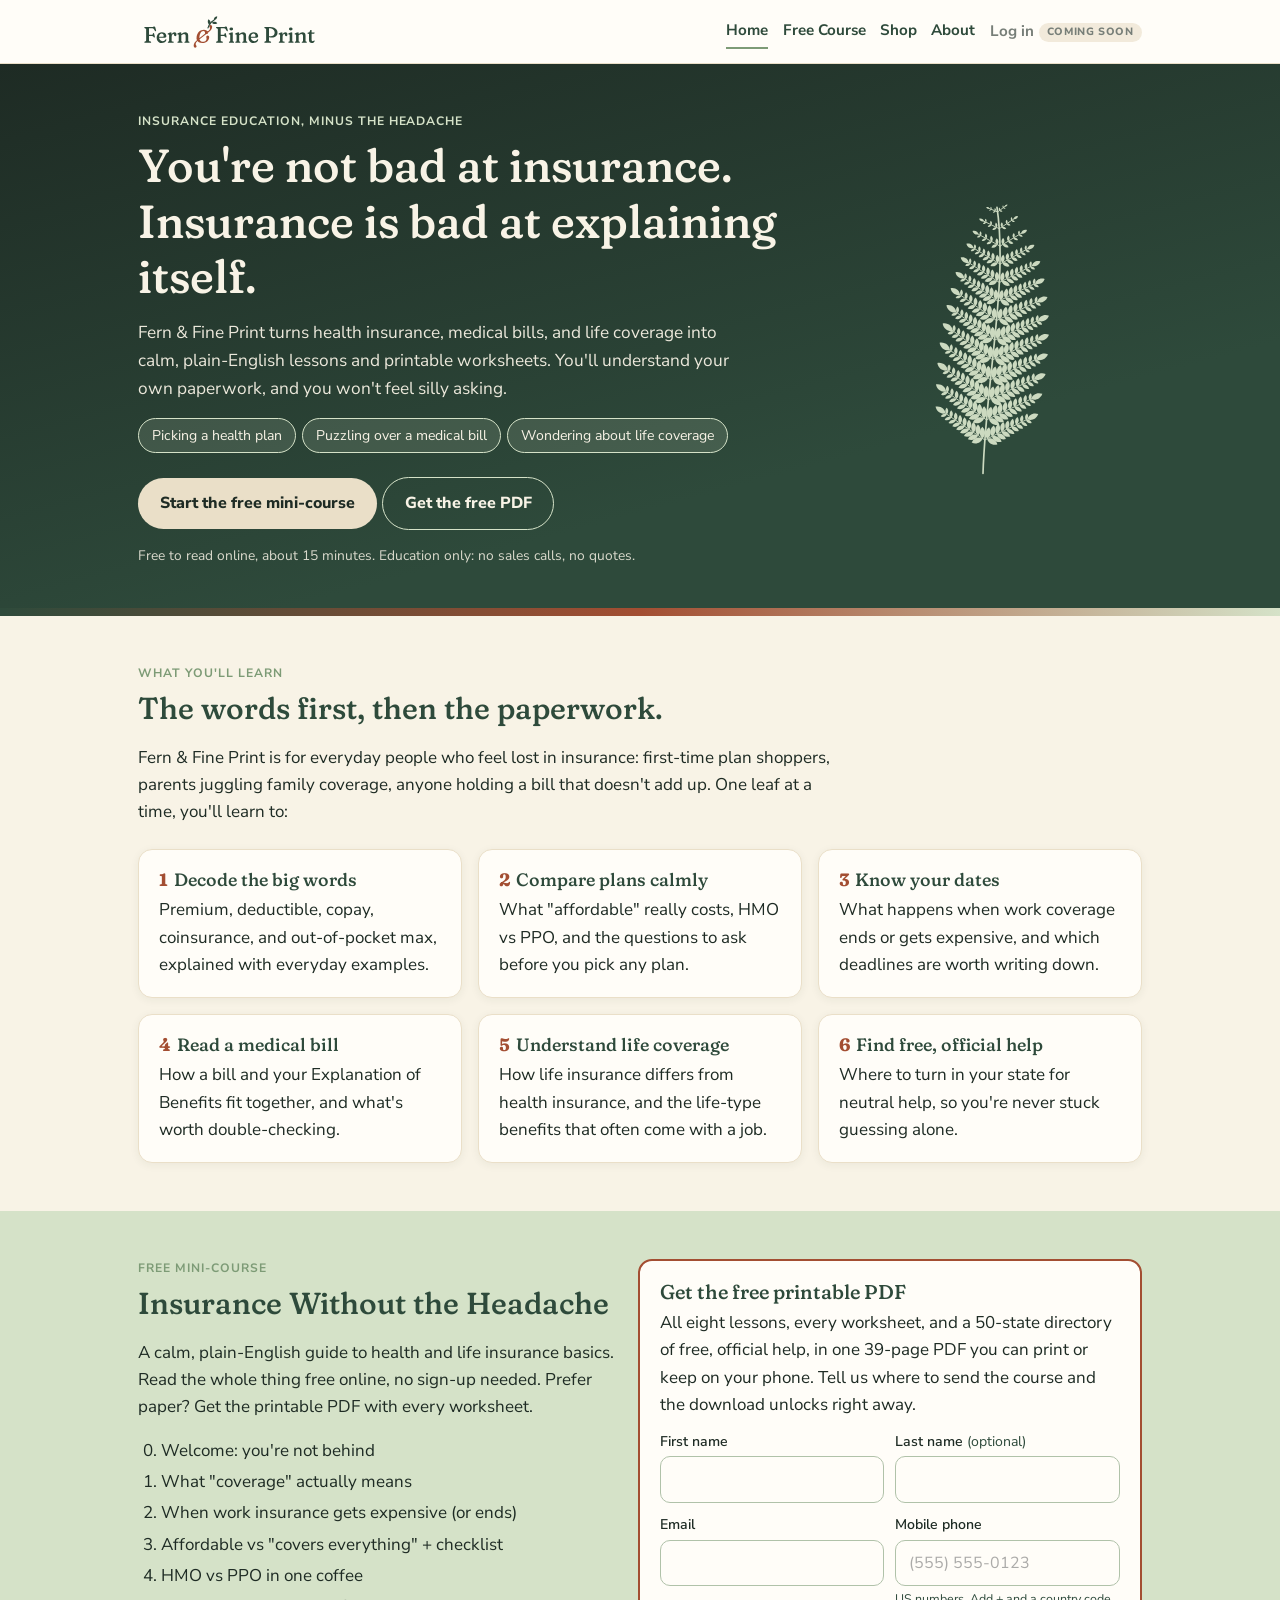
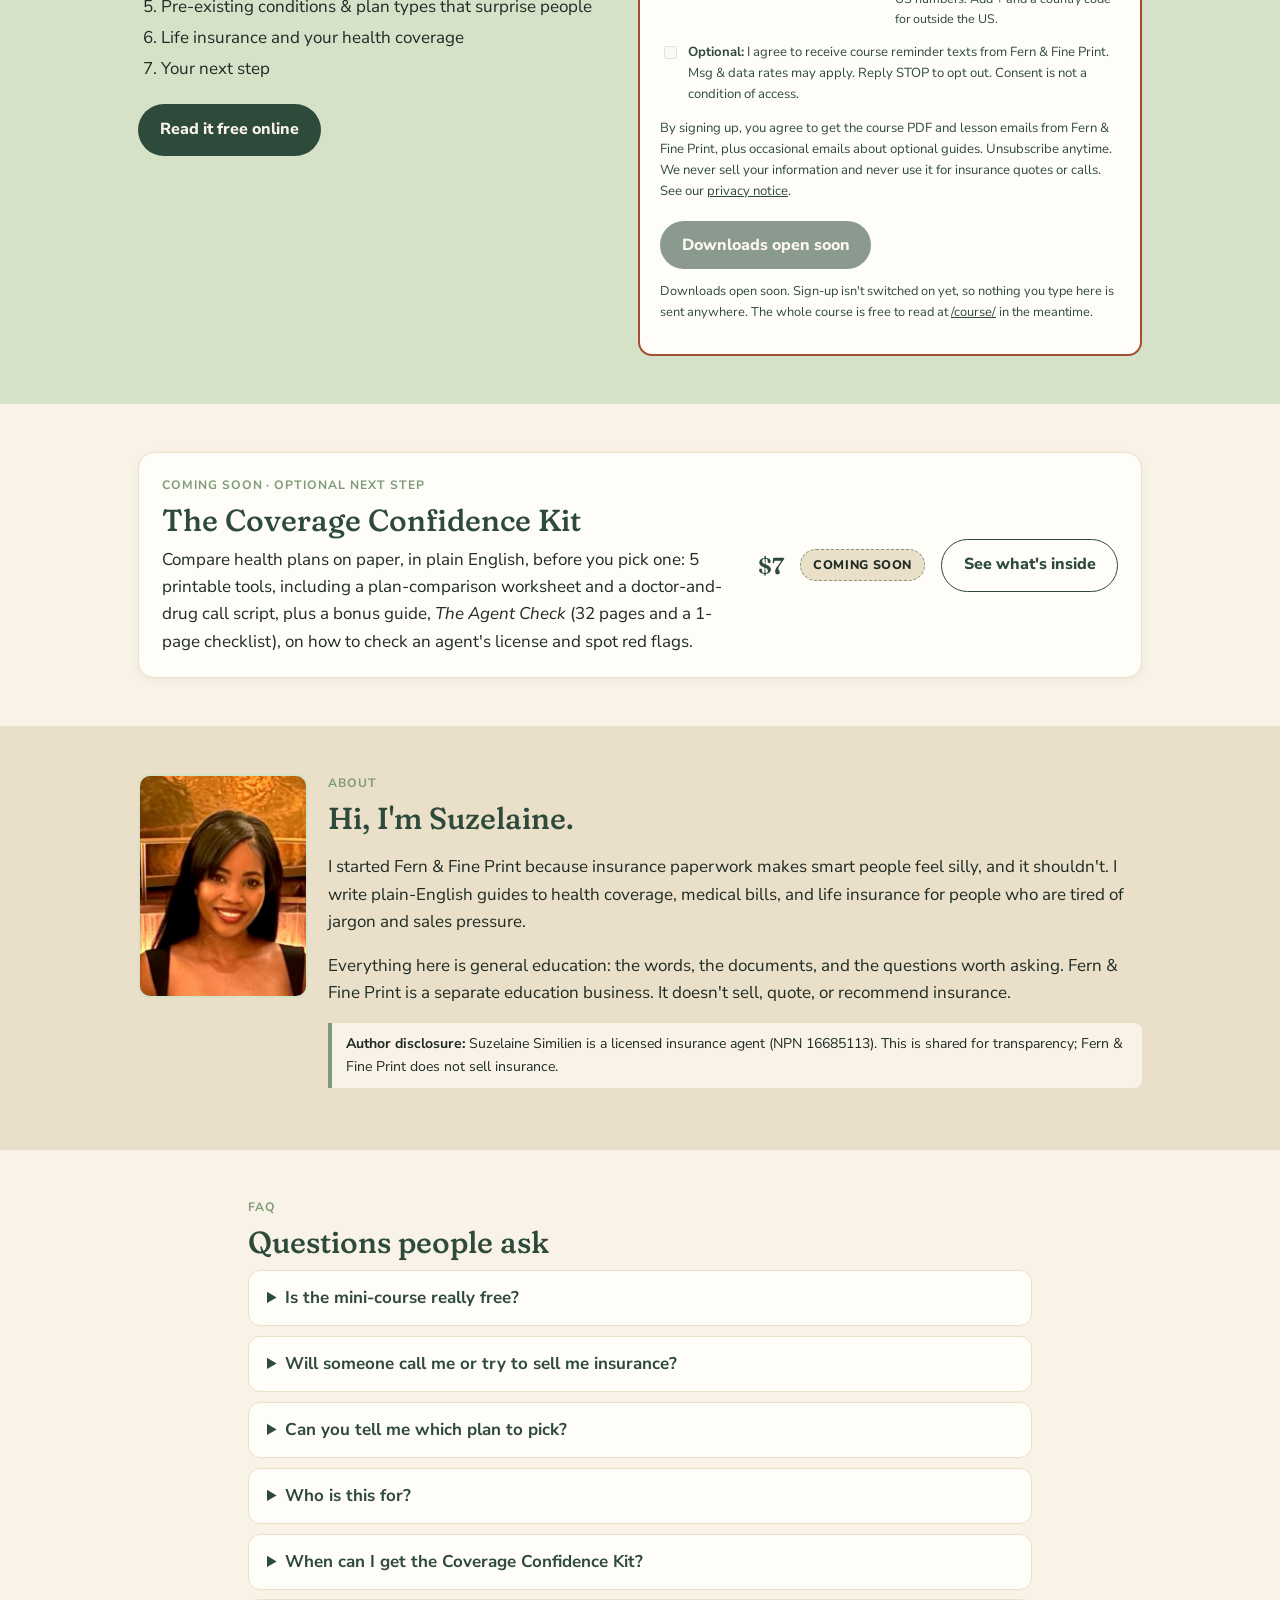
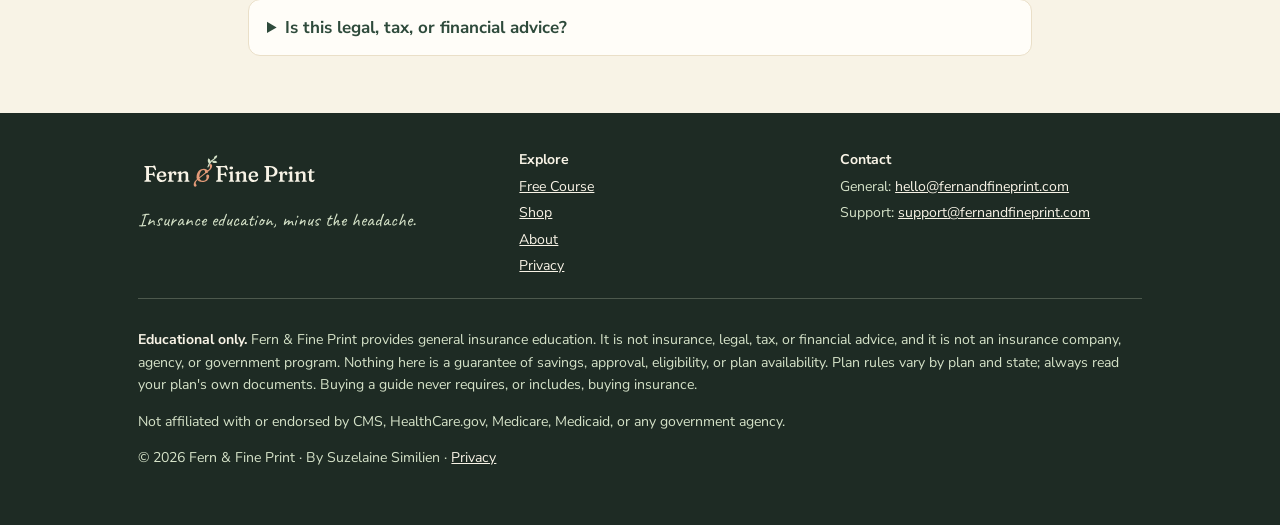
==== commit e9765501: "Kit: add The Agent Check (32-page guide + 1-page checklist) as an included bonus; Kit now lists 6 it" ====
--- a/index.html
+++ b/index.html
@@ -102,16 +102,15 @@
     /* shop */
     .product{display:flex;flex-direction:column}
     .product .tag{align-self:flex-start;font-size:.72rem;letter-spacing:.06em;text-transform:uppercase;font-weight:800;color:var(--ffp-fern);background:var(--ffp-fiddle);border-radius:999px;padding:.15rem .6rem;margin-bottom:.55rem}
-    .product .tag.bundle{background:var(--ffp-parch);color:var(--ffp-clay)}
     .product .foot{margin-top:auto;padding-top:.9rem;display:flex;align-items:center;justify-content:space-between;gap:.5rem}
     .price{font-family:var(--ffp-font-heading);font-size:1.45rem;font-weight:600;color:var(--ffp-fern)}
     .badge-soon{font-size:.78rem;font-weight:800;letter-spacing:.05em;text-transform:uppercase;color:var(--ffp-ink);background:var(--ffp-parch);border:1px dashed var(--ffp-frond);border-radius:999px;padding:.3rem .75rem}
     .shop-note{margin-top:1.1rem}
-    .teaser{list-style:none;padding:0;margin:0;display:grid;gap:.6rem}
-    @media(min-width:760px){.teaser{grid-template-columns:1fr 1fr}}
-    .teaser li{background:var(--card);border:1px solid var(--line);border-radius:12px;padding:.75rem 1rem}
-    .teaser strong{display:block;font-family:var(--ffp-font-heading);font-weight:600;color:var(--ffp-fern)}
-    .teaser span{font-size:.95rem}
+    .spotlight{background:var(--card);border:1px solid var(--line);border-radius:16px;padding:1.4rem 1.4rem;display:grid;gap:1rem;align-items:center;box-shadow:0 2px 10px rgba(30,43,36,.06)}
+    @media(min-width:760px){.spotlight{grid-template-columns:1fr auto}}
+    .spotlight p{margin:0;max-width:40rem}
+    .spot-buy{display:flex;flex-wrap:wrap;align-items:center;gap:.6rem 1rem}
+    .spot-buy .btn{margin:0}
     /* about */
     .about{display:grid;gap:1.25rem;align-items:start}
     @media(min-width:640px){.about{grid-template-columns:170px 1fr}}
@@ -234,22 +233,20 @@
       </div>
     </section>
 
-    <section class="band" id="guides" aria-labelledby="guides-title">
+    <section class="band" id="kit" aria-labelledby="kit-title">
       <div class="wrap">
-        <div class="intro">
-          <div class="eyebrow">Guides &amp; tools · coming soon</div>
-          <h2 id="guides-title">Want to go deeper later?</h2>
-          <p>Start with the free course. When you're ready, optional printable guides will pick up where it leaves off.</p>
-        </div>
-        <ul class="teaser">
-          <li><strong>The Coverage Confidence Kit</strong> <span>Worksheets and a call script for comparing health plans calmly.</span></li>
-          <li><strong>Medical Bill Decoder</strong> <span>Read a bill and your Explanation of Benefits side by side.</span></li>
-          <li><strong>Be Your Own Bill Advocate</strong> <span>Do-it-yourself letters and scripts for a hospital bill you owe.</span></li>
-          <li><strong>Family Coverage Planner</strong> <span>Think ahead about coverage around big life events.</span></li>
-          <li><strong>Insurance Without the Headache: Complete Course</strong> <span>The full course, from health basics to a yearly checkup.</span></li>
-          <li><strong>Bundles</strong> <span>The Everything Bundle, The Paper Trail Bundle, and The Whole Trail.</span></li>
-        </ul>
-        <p style="margin-top:1rem"><a class="btn outline" href="/shop/">See the shop</a></p>
+        <div class="spotlight">
+          <div>
+            <div class="eyebrow">Coming soon · optional next step</div>
+            <h2 id="kit-title">The Coverage Confidence Kit</h2>
+            <p>Compare health plans on paper, in plain English, before you pick one: 5 printable tools, including a plan-comparison worksheet and a doctor-and-drug call script, plus a bonus guide, <em>The Agent Check</em> (32 pages and a 1-page checklist), on how to check an agent's license and spot red flags.</p>
+          </div>
+          <div class="spot-buy">
+            <span class="price">$7</span>
+            <span class="badge-soon">Coming soon</span>
+            <a class="btn outline" href="/shop/">See what's inside</a>
+          </div>
+        </div>
       </div>
     </section>
 
@@ -274,7 +271,7 @@
         <details><summary>Will someone call me or try to sell me insurance?</summary><p>No. Fern &amp; Fine Print is education only. We don't sell insurance, give quotes, or pass your details to anyone who does.</p></details>
         <details><summary>Can you tell me which plan to pick?</summary><p>We can't recommend a plan for your situation. The lessons teach you what to compare and what to ask. For free help choosing coverage, visit HealthCare.gov or your state's official marketplace.</p></details>
         <details><summary>Who is this for?</summary><p>Everyday people who feel overwhelmed by health insurance, medical bills, or life coverage: first-time plan shoppers, people leaving a job, parents planning for a family, and anyone who wants to read their own paperwork with confidence.</p></details>
-        <details><summary>When will the paid guides be available?</summary><p>Soon. The shop and member log-in aren't open yet, so nothing can be bought here today. Sign up for the free PDF and we'll let you know by email when they're ready.</p></details>
+        <details><summary>When can I get the Coverage Confidence Kit?</summary><p>Soon. The shop and member log-in aren't open yet, so nothing can be bought here today. Sign up for the free PDF and we'll let you know by email when the kit is ready.</p></details>
         <details><summary>Is this legal, tax, or financial advice?</summary><p>No. It's general information to help you understand how insurance works. Plan rules vary by plan and state, so always check your own plan's documents.</p></details>
       </div>
     </section>
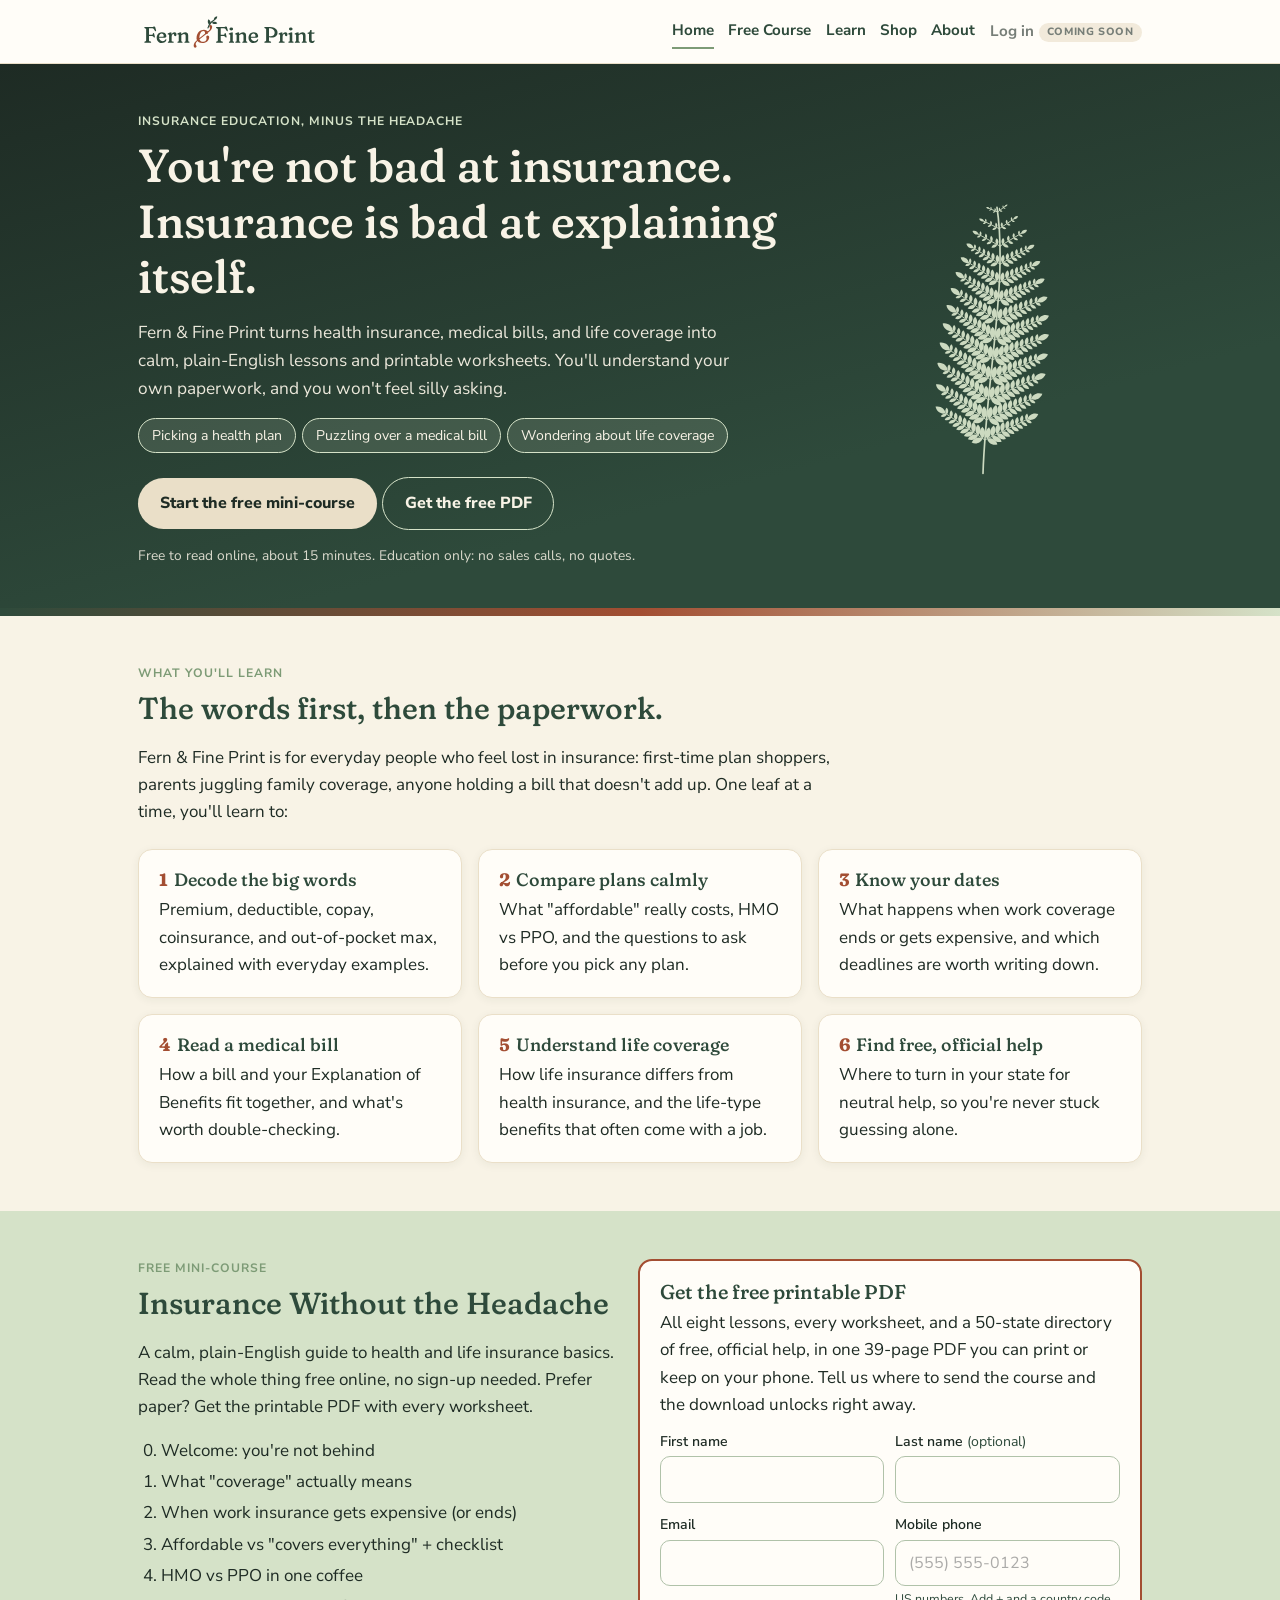
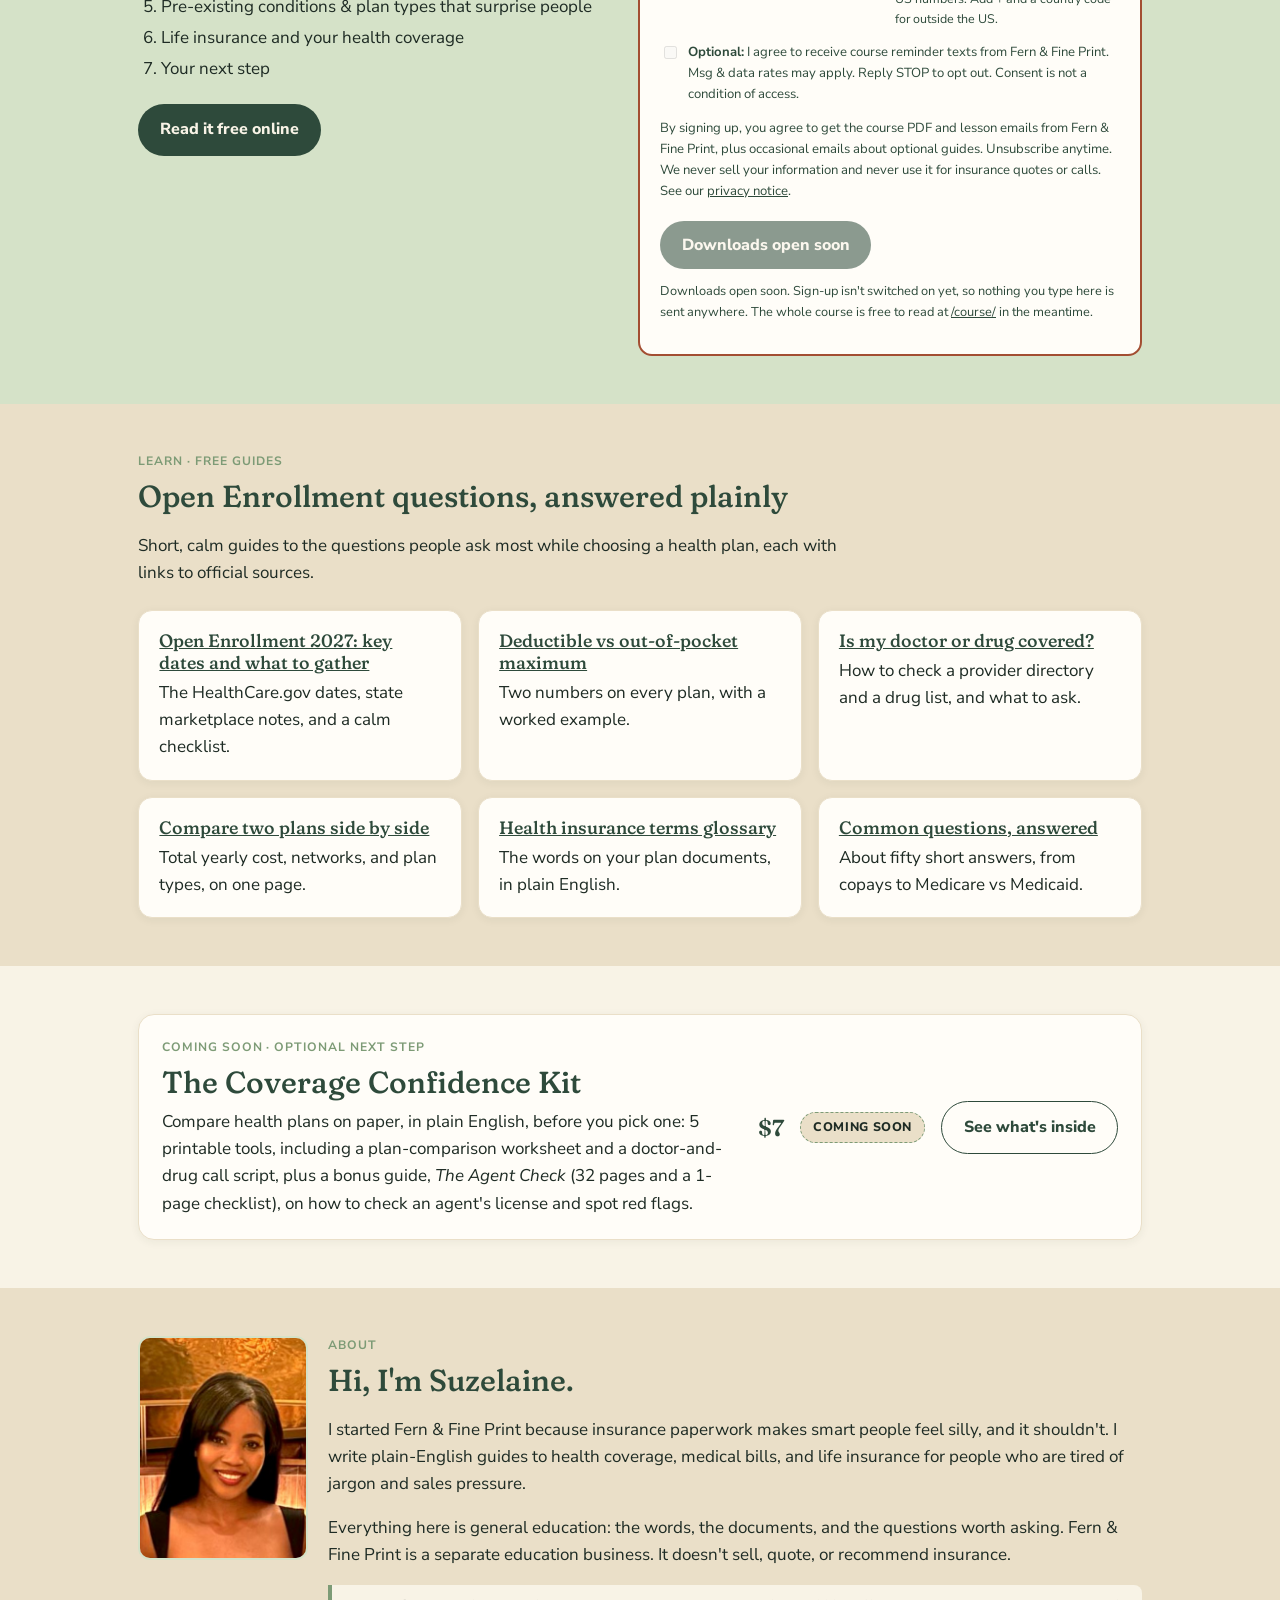
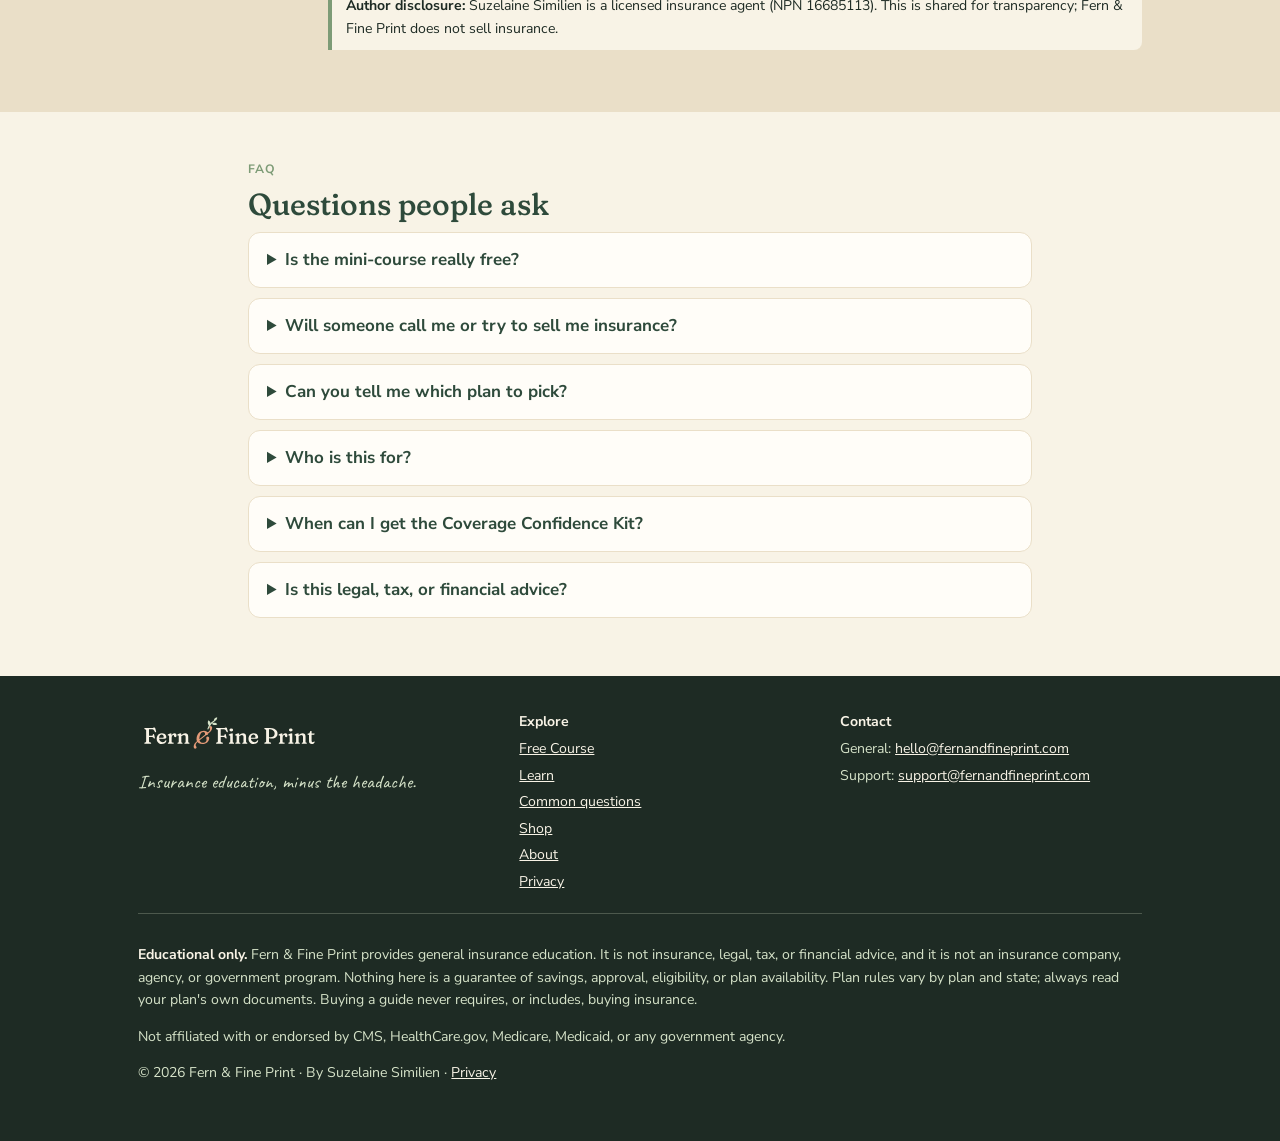
==== commit 147a7055: "SEO for existing pages: keyword titles and descriptions, canonical, Open Graph/Twitter tags with new" ====
--- a/index.html
+++ b/index.html
@@ -3,14 +3,23 @@
 <head>
   <meta charset="utf-8" />
   <meta name="viewport" content="width=device-width, initial-scale=1" />
-  <title>Fern &amp; Fine Print · Insurance education, minus the headache</title>
-  <meta name="description" content="Fern &amp; Fine Print turns health insurance, medical bills, and life coverage into calm, plain-English lessons. Start with the free mini-course, Insurance Without the Headache. Educational only." />
+  <title>Fern &amp; Fine Print: Health Insurance Explained in Plain English</title>
+  <meta name="description" content="Insurance education, minus the headache: free plain-English lessons on health insurance, deductibles, Open Enrollment, and life insurance basics." />
   <link rel="canonical" href="https://fernandfineprint.com/" />
   <meta property="og:type" content="website" />
   <meta property="og:site_name" content="Fern &amp; Fine Print" />
-  <meta property="og:title" content="Fern &amp; Fine Print · Insurance education, minus the headache" />
-  <meta property="og:description" content="Calm, plain-English lessons on health insurance, medical bills, and life coverage. Start with the free mini-course." />
+  <meta property="og:title" content="Fern &amp; Fine Print: Health Insurance Explained in Plain English" />
+  <meta property="og:description" content="Insurance education, minus the headache: free plain-English lessons on health insurance, deductibles, Open Enrollment, and life insurance basics." />
   <meta property="og:url" content="https://fernandfineprint.com/" />
+  <meta property="og:image" content="https://fernandfineprint.com/assets/og-image.png" />
+  <meta property="og:image:width" content="1200" />
+  <meta property="og:image:height" content="630" />
+  <meta property="og:image:alt" content="Fern &amp; Fine Print: insurance education, minus the headache" />
+  <meta property="og:locale" content="en_US" />
+  <meta name="twitter:card" content="summary_large_image" />
+  <meta name="twitter:title" content="Fern &amp; Fine Print: Health Insurance Explained in Plain English" />
+  <meta name="twitter:description" content="Insurance education, minus the headache: free plain-English lessons on health insurance, deductibles, Open Enrollment, and life insurance basics." />
+  <meta name="twitter:image" content="https://fernandfineprint.com/assets/og-image.png" />
   <meta name="theme-color" content="#2E4A3B" />
   <link rel="icon" href="/assets/favicon.ico" sizes="any" />
   <link rel="icon" href="/assets/favicon.svg" type="image/svg+xml" />
@@ -131,6 +140,94 @@
     footer .tagline{font-family:var(--ffp-font-accent);font-size:1.2rem;color:var(--ffp-fiddle);margin:.3rem 0 0}
     footer .legal{border-top:1px solid rgba(213,226,200,.25);padding-top:1rem}
   </style>
+  <script type="application/ld+json">
+{
+ "@context": "https://schema.org",
+ "@type": "Organization",
+ "@id": "https://fernandfineprint.com/#organization",
+ "name": "Fern & Fine Print",
+ "url": "https://fernandfineprint.com/",
+ "logo": "https://fernandfineprint.com/assets/apple-touch-icon.png",
+ "image": "https://fernandfineprint.com/assets/og-image.png",
+ "slogan": "Insurance education, minus the headache",
+ "description": "Fern & Fine Print publishes plain-English insurance education about health insurance, medical bills, and life insurance basics. It does not sell, quote, or recommend insurance.",
+ "email": "hello@fernandfineprint.com",
+ "founder": {
+  "@type": "Person",
+  "name": "Suzelaine Similien"
+ }
+}
+</script>
+  <script type="application/ld+json">
+{
+ "@context": "https://schema.org",
+ "@type": "WebSite",
+ "@id": "https://fernandfineprint.com/#website",
+ "name": "Fern & Fine Print",
+ "url": "https://fernandfineprint.com/",
+ "description": "Insurance education, minus the headache.",
+ "inLanguage": "en-US",
+ "publisher": {
+  "@id": "https://fernandfineprint.com/#organization"
+ }
+}
+</script>
+  <script type="application/ld+json">
+{
+ "@context": "https://schema.org",
+ "@type": "FAQPage",
+ "mainEntity": [
+  {
+   "@type": "Question",
+   "name": "Is the mini-course really free?",
+   "acceptedAnswer": {
+    "@type": "Answer",
+    "text": "Yes. You can read all of Insurance Without the Headache online at /course/ without signing up. The email sign-up is only for the printable PDF and lesson emails."
+   }
+  },
+  {
+   "@type": "Question",
+   "name": "Will someone call me or try to sell me insurance?",
+   "acceptedAnswer": {
+    "@type": "Answer",
+    "text": "No. Fern & Fine Print is education only. We don't sell insurance, give quotes, or pass your details to anyone who does."
+   }
+  },
+  {
+   "@type": "Question",
+   "name": "Can you tell me which plan to pick?",
+   "acceptedAnswer": {
+    "@type": "Answer",
+    "text": "We can't recommend a plan for your situation. The lessons teach you what to compare and what to ask. For free help choosing coverage, visit HealthCare.gov or your state's official marketplace."
+   }
+  },
+  {
+   "@type": "Question",
+   "name": "Who is this for?",
+   "acceptedAnswer": {
+    "@type": "Answer",
+    "text": "Everyday people who feel overwhelmed by health insurance, medical bills, or life coverage: first-time plan shoppers, people leaving a job, parents planning for a family, and anyone who wants to read their own paperwork with confidence."
+   }
+  },
+  {
+   "@type": "Question",
+   "name": "When can I get the Coverage Confidence Kit?",
+   "acceptedAnswer": {
+    "@type": "Answer",
+    "text": "Soon. The shop and member log-in aren't open yet, so nothing can be bought here today. Sign up for the free PDF and we'll let you know by email when the kit is ready."
+   }
+  },
+  {
+   "@type": "Question",
+   "name": "Is this legal, tax, or financial advice?",
+   "acceptedAnswer": {
+    "@type": "Answer",
+    "text": "No. It's general information to help you understand how insurance works. Plan rules vary by plan and state, so always check your own plan's documents."
+   }
+  }
+ ]
+}
+</script>
 </head>
 <body>
   <a class="skip" href="#main">Skip to content</a>
@@ -139,6 +236,7 @@
     <nav class="main" aria-label="Main">
       <a href="/" aria-current="page">Home</a>
       <a href="/course/">Free Course</a>
+      <a href="/learn/">Learn</a>
       <a href="/shop/">Shop</a>
       <a href="#about">About</a>
       <span class="login" aria-disabled="true" title="Member log-in opens when the shop does">Log in<span class="soon">Coming soon</span></span>
@@ -233,6 +331,24 @@
       </div>
     </section>
 
+    <section class="band parch" id="learn" aria-labelledby="guides-title">
+      <div class="wrap">
+        <div class="intro">
+          <div class="eyebrow">Learn · free guides</div>
+          <h2 id="guides-title">Open Enrollment questions, answered plainly</h2>
+          <p>Short, calm guides to the questions people ask most while choosing a health plan, each with links to official sources.</p>
+        </div>
+        <div class="grid three">
+          <div class="card"><h3><a href="/learn/open-enrollment-2027-dates/">Open Enrollment 2027: key dates and what to gather</a></h3><p>The HealthCare.gov dates, state marketplace notes, and a calm checklist.</p></div>
+          <div class="card"><h3><a href="/learn/deductible-vs-out-of-pocket-maximum/">Deductible vs out-of-pocket maximum</a></h3><p>Two numbers on every plan, with a worked example.</p></div>
+          <div class="card"><h3><a href="/learn/check-if-doctor-and-drugs-are-covered/">Is my doctor or drug covered?</a></h3><p>How to check a provider directory and a drug list, and what to ask.</p></div>
+          <div class="card"><h3><a href="/learn/compare-health-plans-side-by-side/">Compare two plans side by side</a></h3><p>Total yearly cost, networks, and plan types, on one page.</p></div>
+          <div class="card"><h3><a href="/learn/health-insurance-terms-glossary/">Health insurance terms glossary</a></h3><p>The words on your plan documents, in plain English.</p></div>
+          <div class="card"><h3><a href="/learn/questions/">Common questions, answered</a></h3><p>About fifty short answers, from copays to Medicare vs Medicaid.</p></div>
+        </div>
+      </div>
+    </section>
+
     <section class="band" id="kit" aria-labelledby="kit-title">
       <div class="wrap">
         <div class="spotlight">
@@ -286,7 +402,7 @@
         </div>
         <div>
           <strong>Explore</strong>
-          <ul><li><a href="/course/">Free Course</a></li><li><a href="/shop/">Shop</a></li><li><a href="#about">About</a></li><li><a href="/privacy.html">Privacy</a></li></ul>
+          <ul><li><a href="/course/">Free Course</a></li><li><a href="/learn/">Learn</a></li><li><a href="/learn/questions/">Common questions</a></li><li><a href="/shop/">Shop</a></li><li><a href="#about">About</a></li><li><a href="/privacy.html">Privacy</a></li></ul>
         </div>
         <div>
           <strong>Contact</strong>
